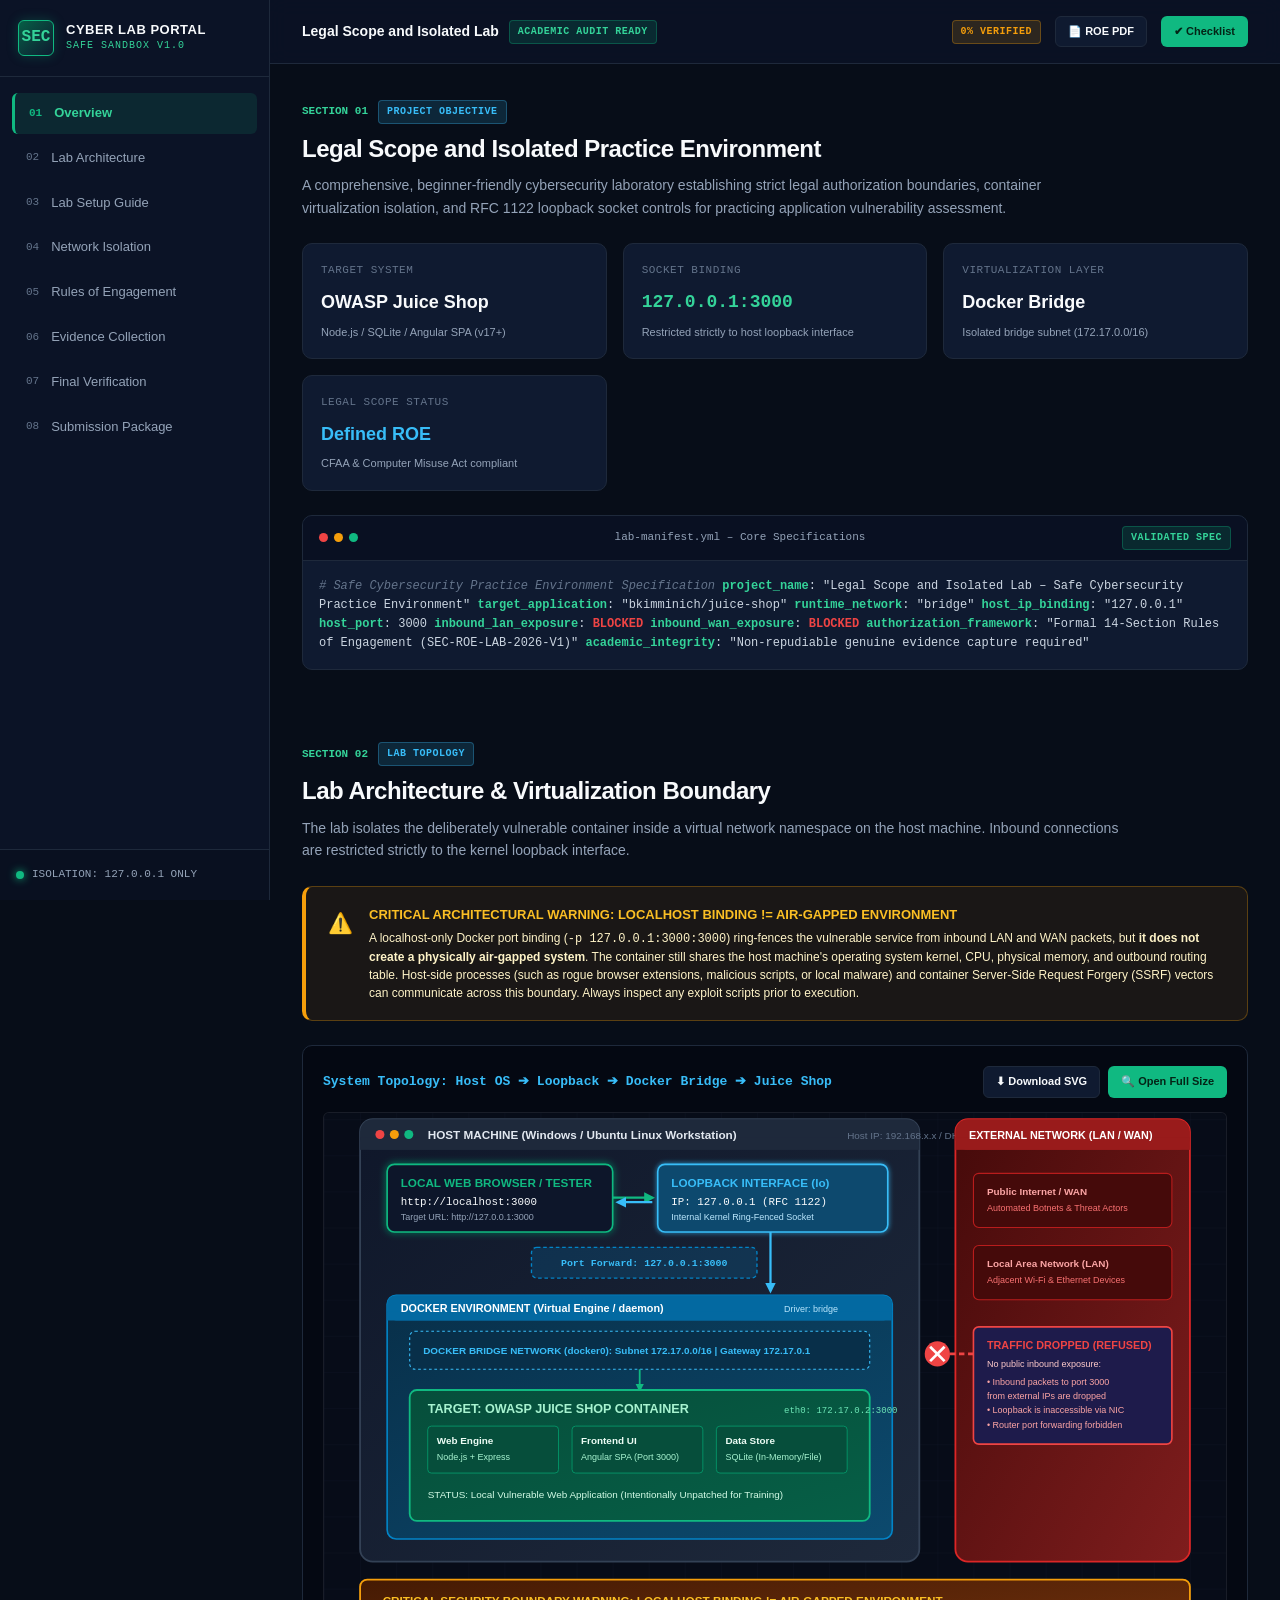
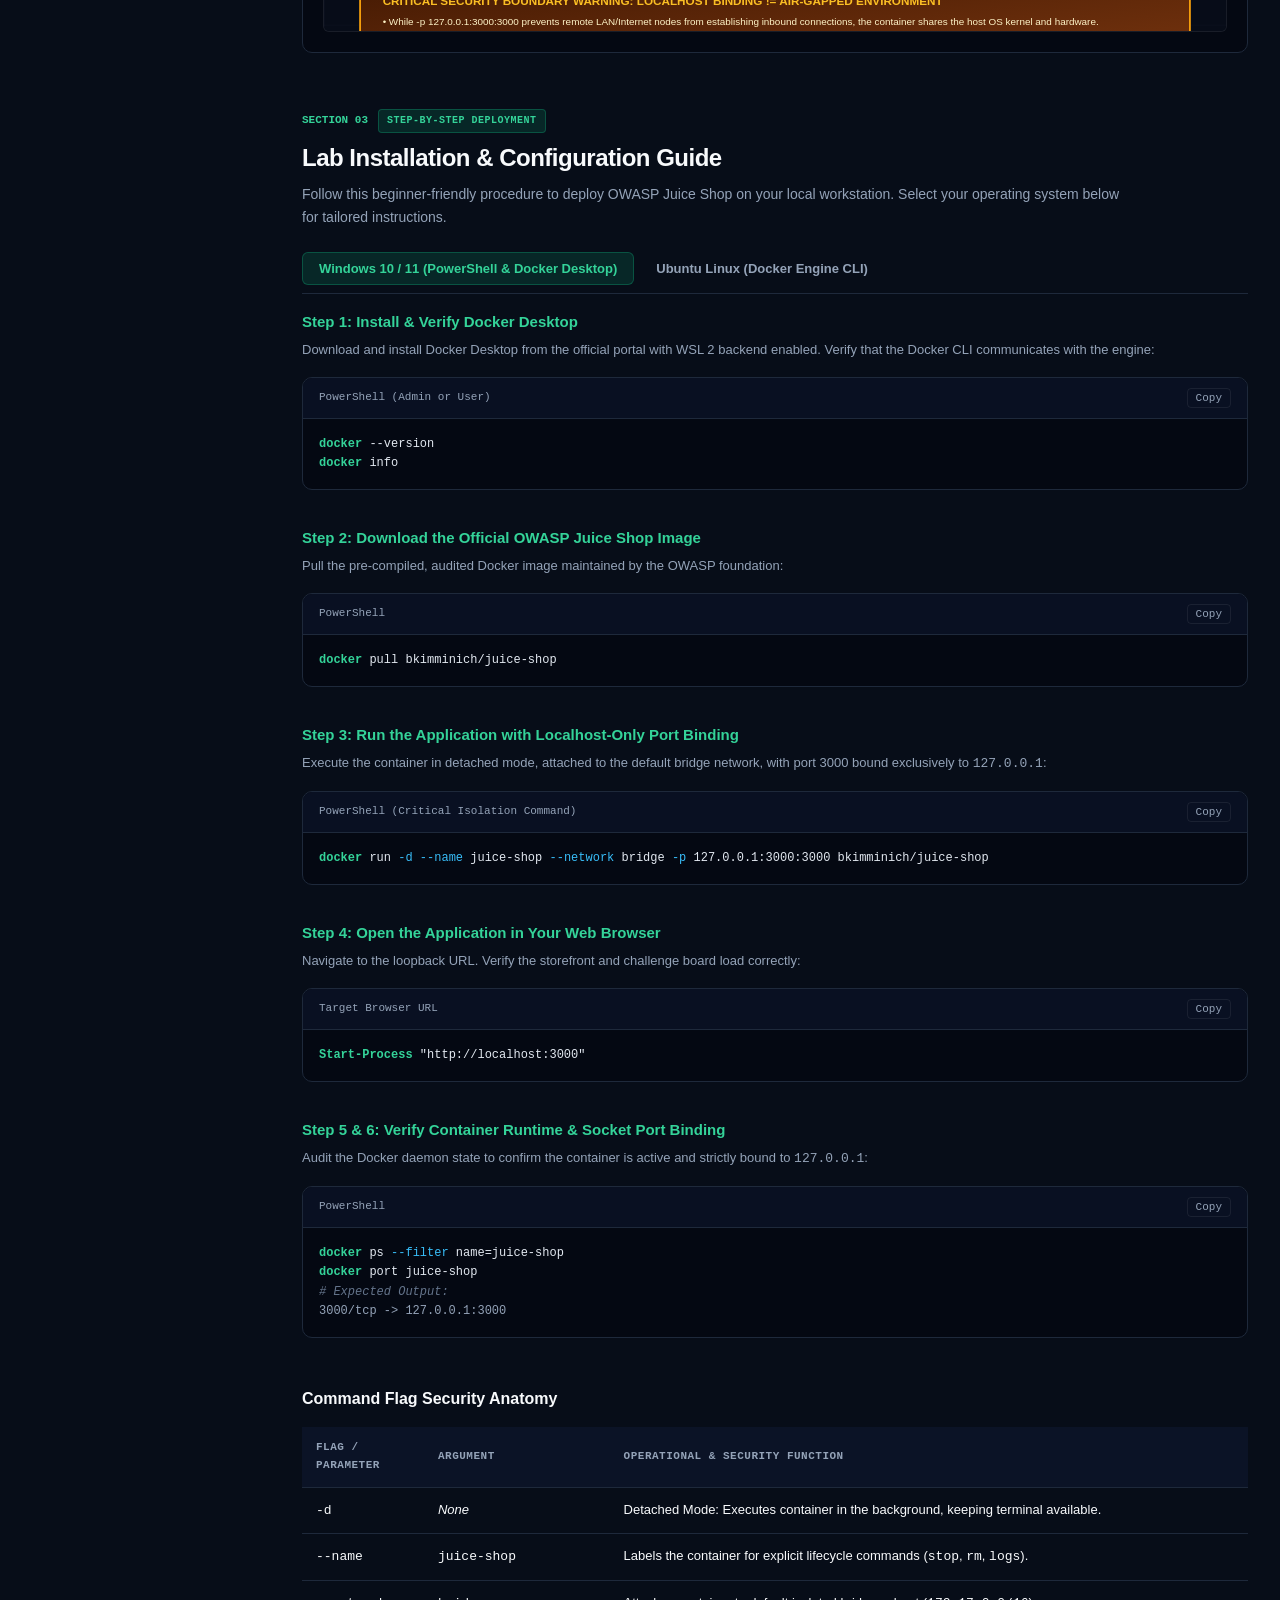
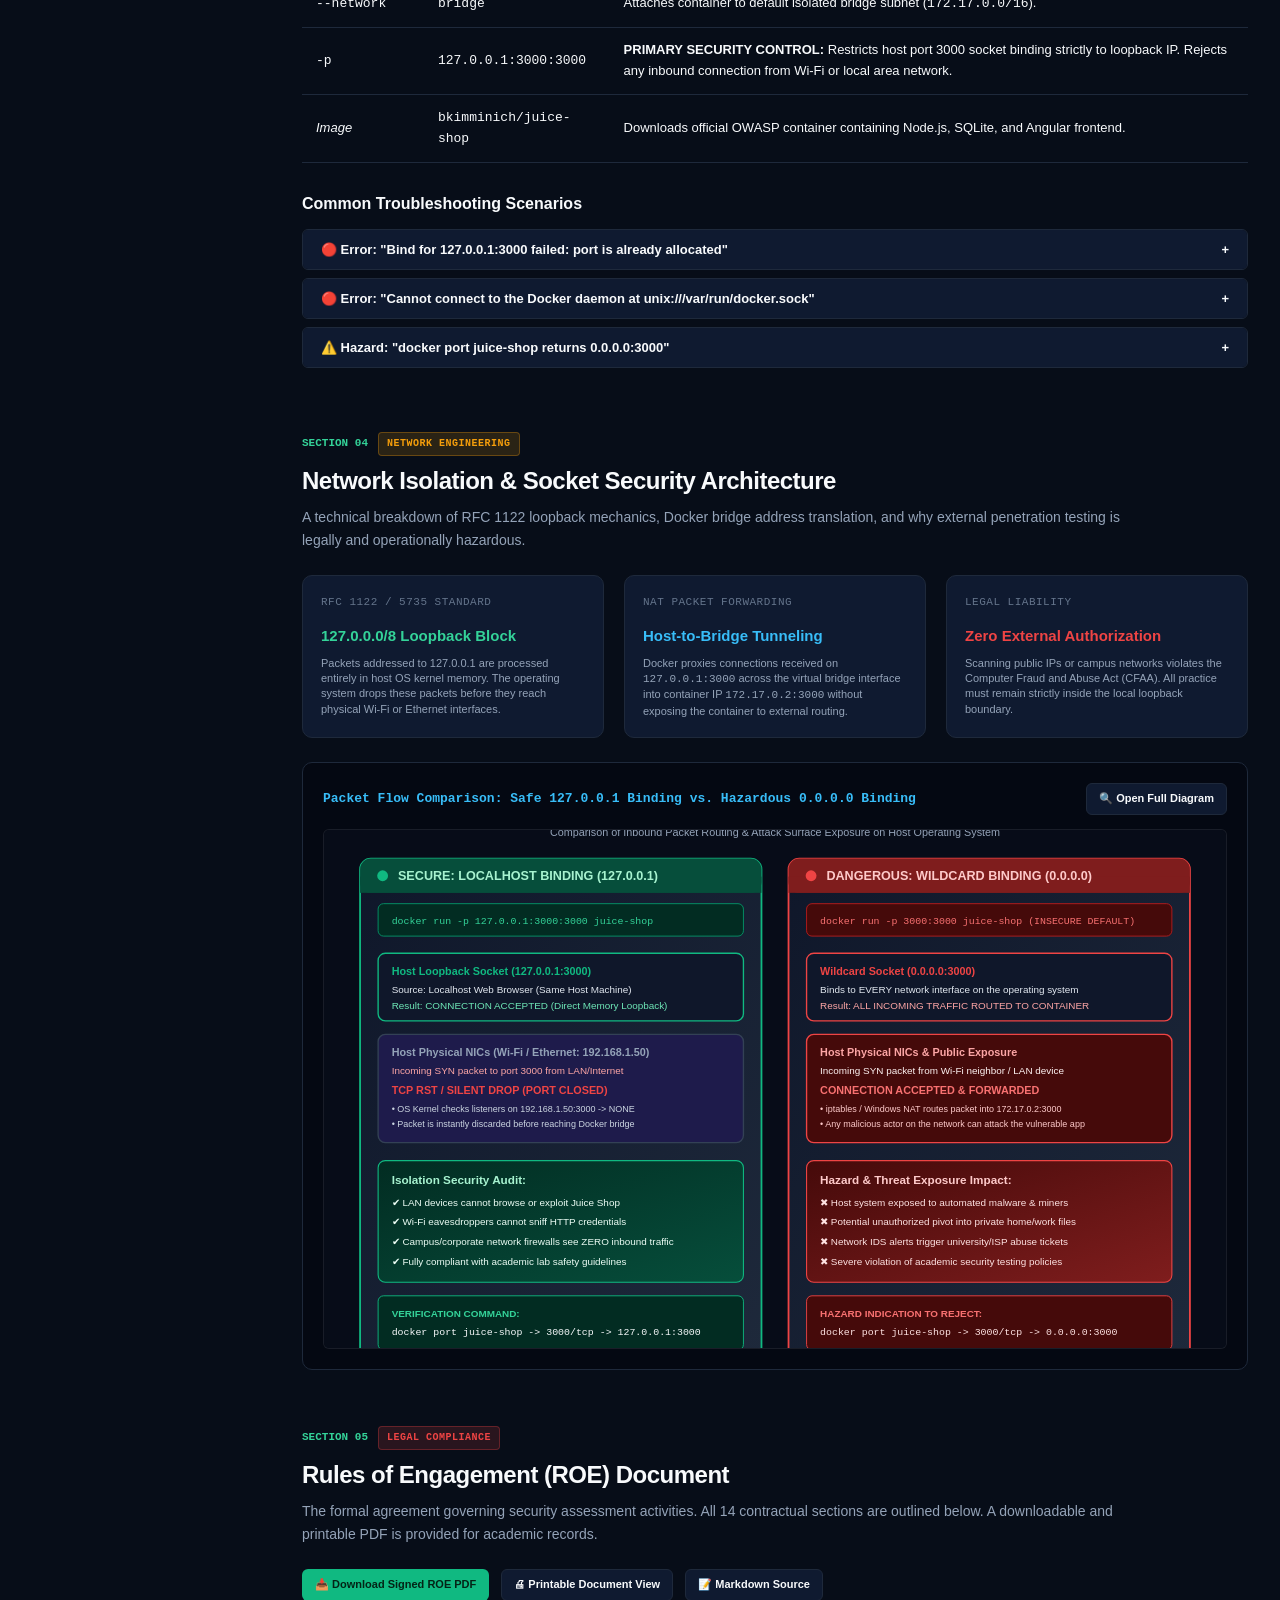
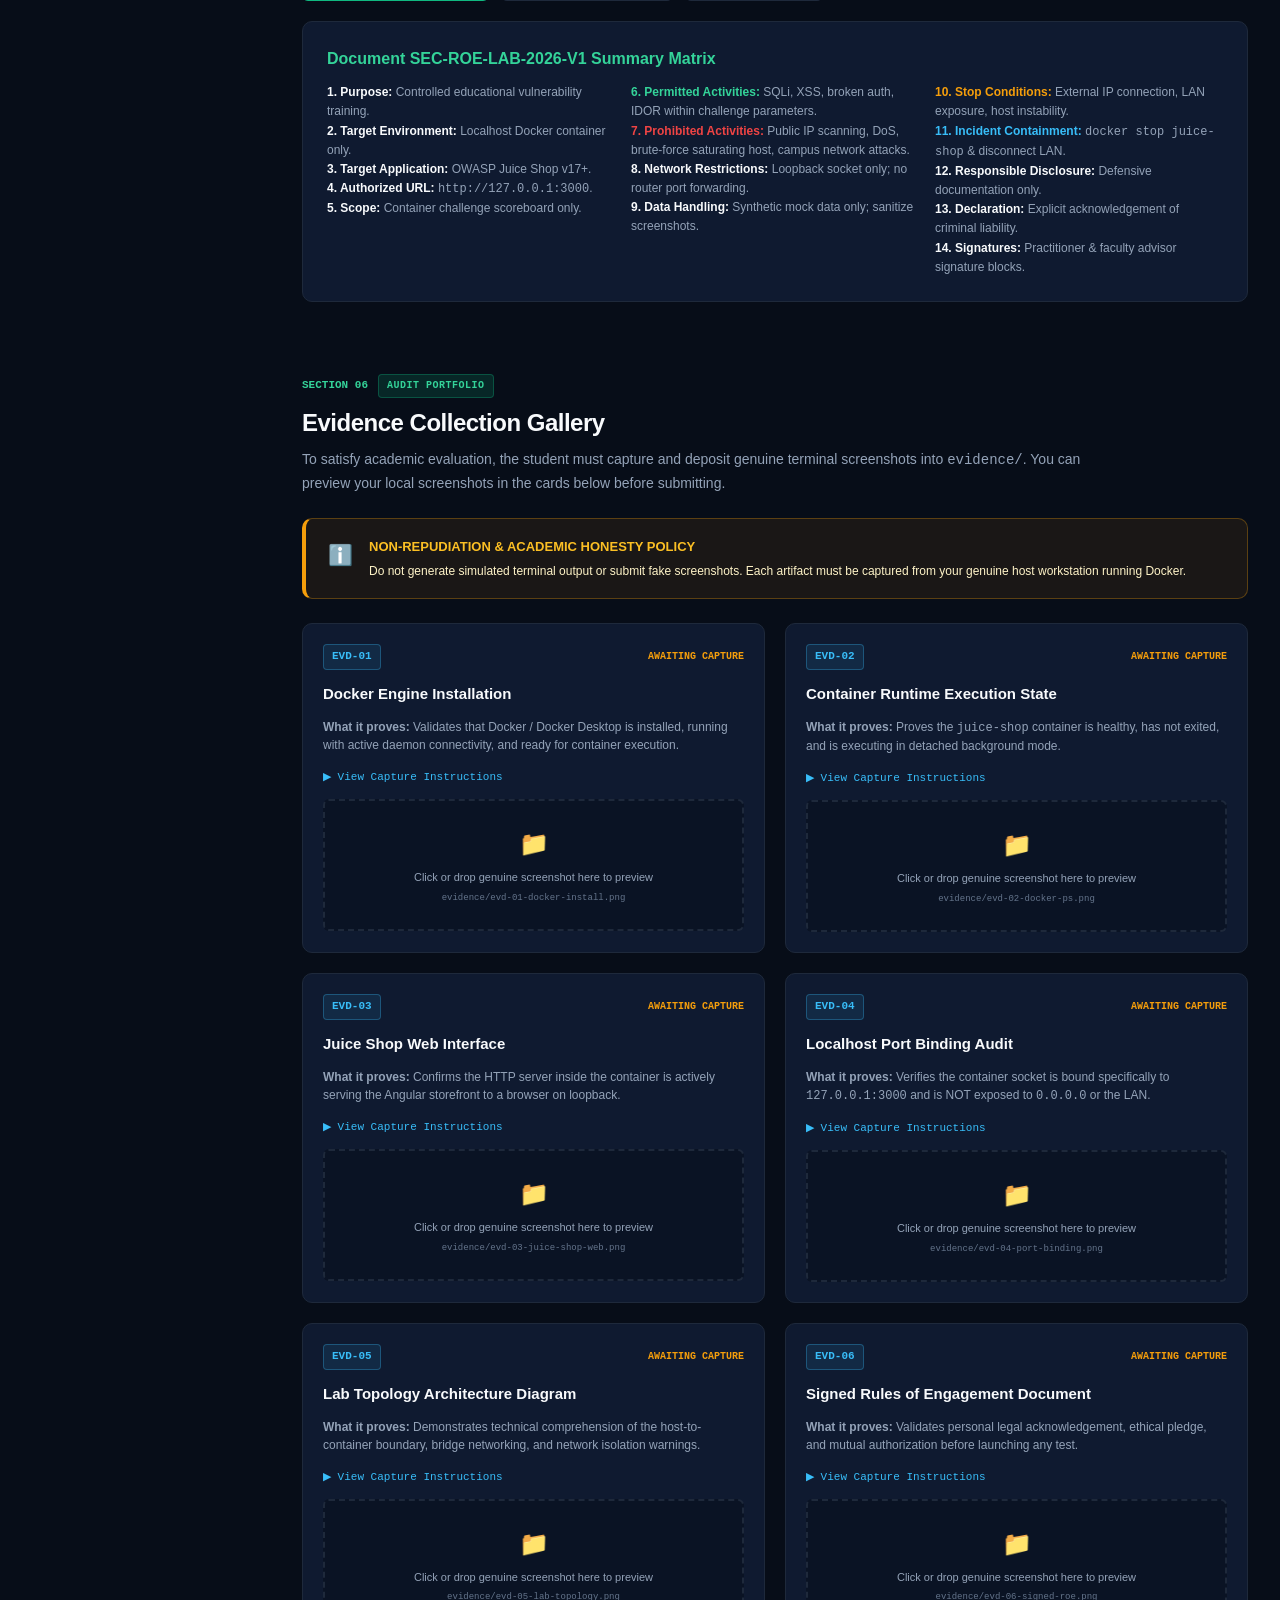
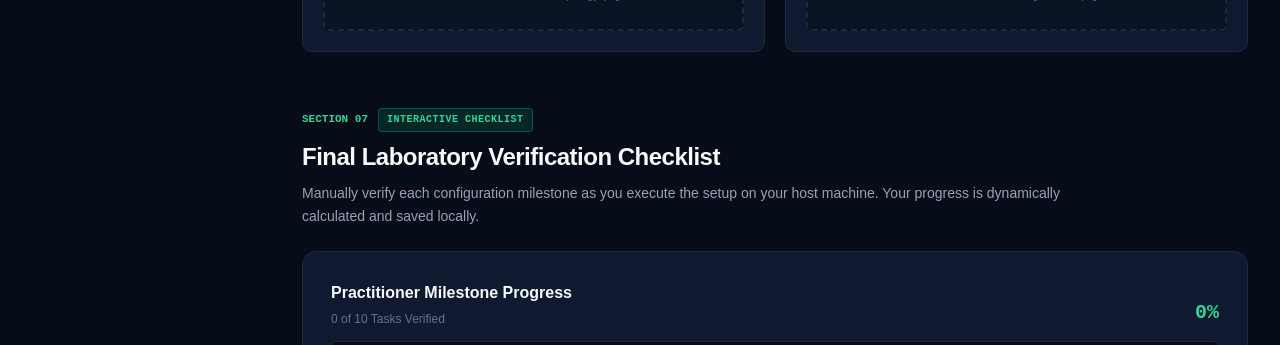
==== index.html @ f1fb041b "feat: complete legal scope and isolated cybersecurity practice lab" ====
<!DOCTYPE html>
<html lang="en">
<head>
  <meta charset="UTF-8">
  <meta http-equiv="refresh" content="0; url=legal-scope-isolated-security-lab/index.html">
  <title>Legal Scope and Isolated Lab</title>
</head>
<body style="background-color: #070d18; color: #f8fafc; font-family: sans-serif; display: flex; align-items: center; justify-content: center; height: 100vh; margin: 0;">
  <div style="text-align: center;">
    <h2>Legal Scope and Isolated Lab – Safe Cybersecurity Practice Environment</h2>
    <p>Redirecting to laboratory portal...</p>
    <p><a href="legal-scope-isolated-security-lab/index.html" style="color: #10b981;">Click here if not redirected automatically</a></p>
  </div>
</body>
</html>
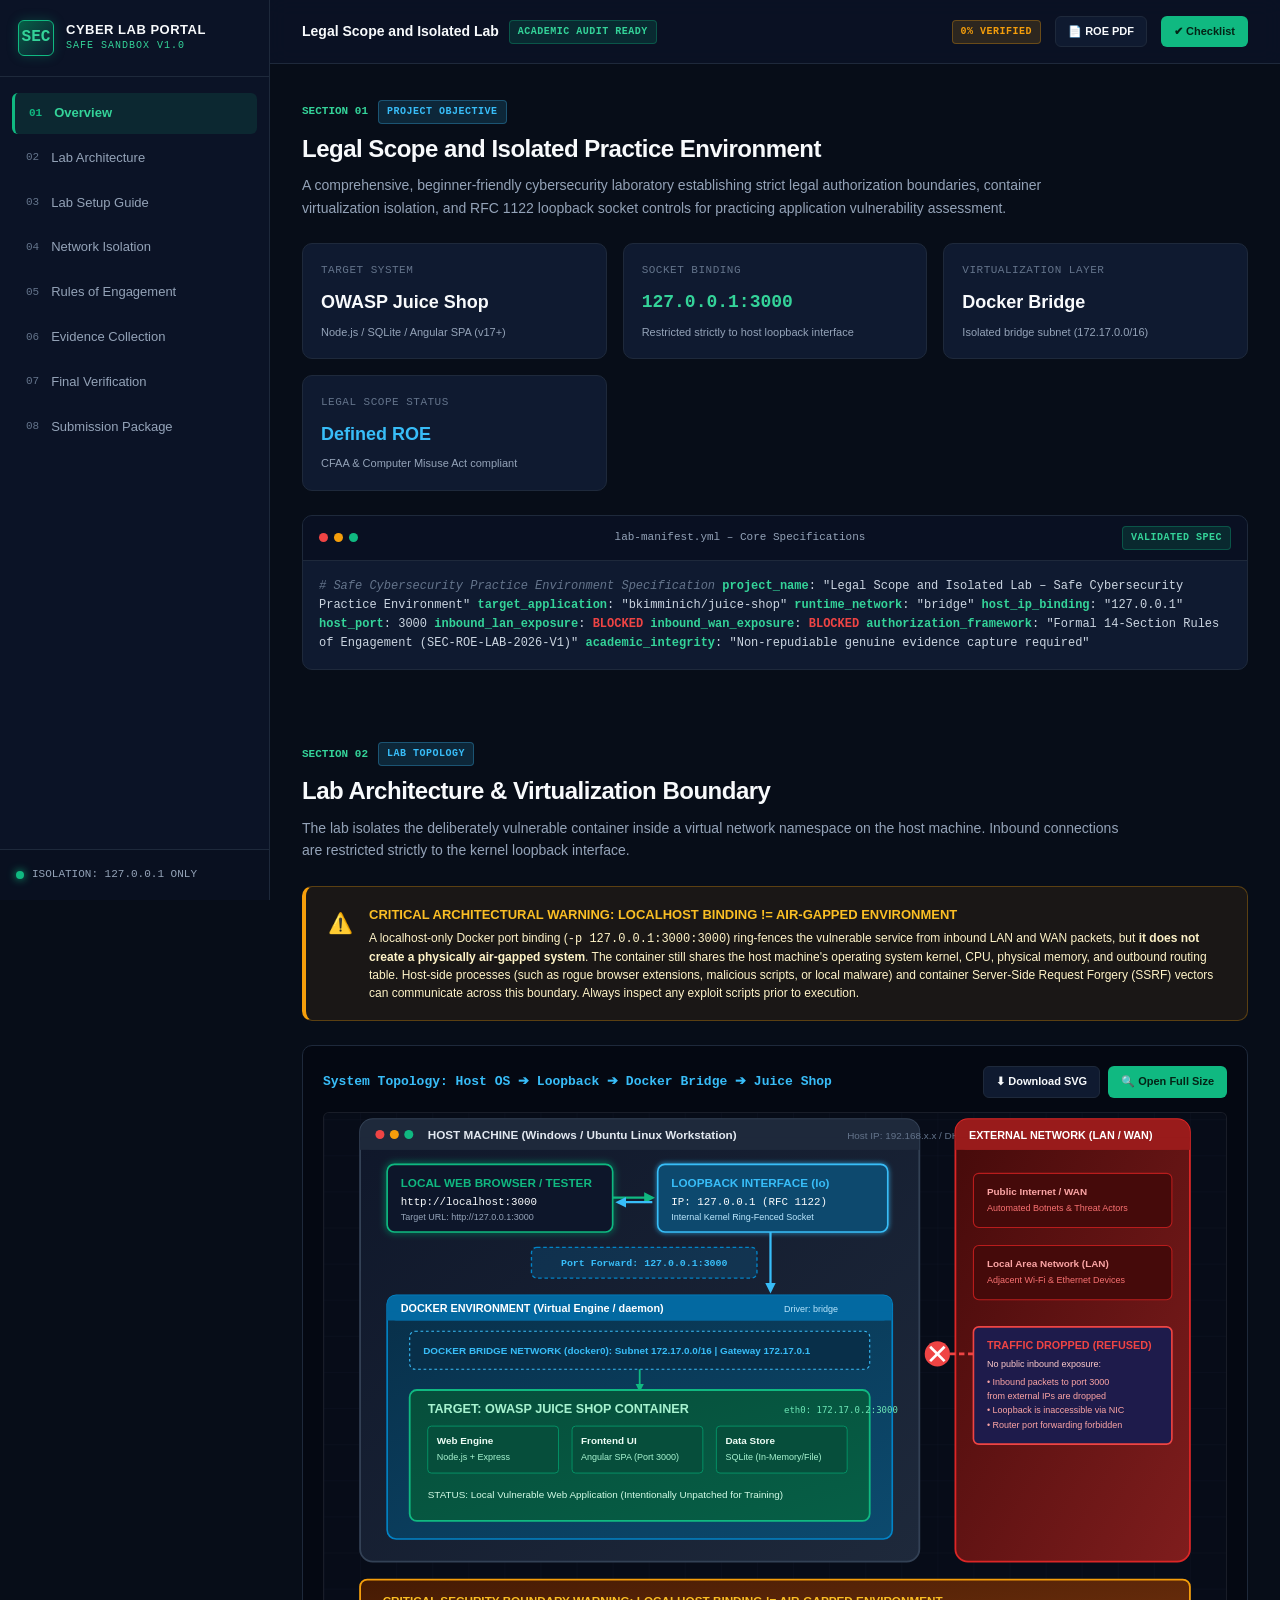
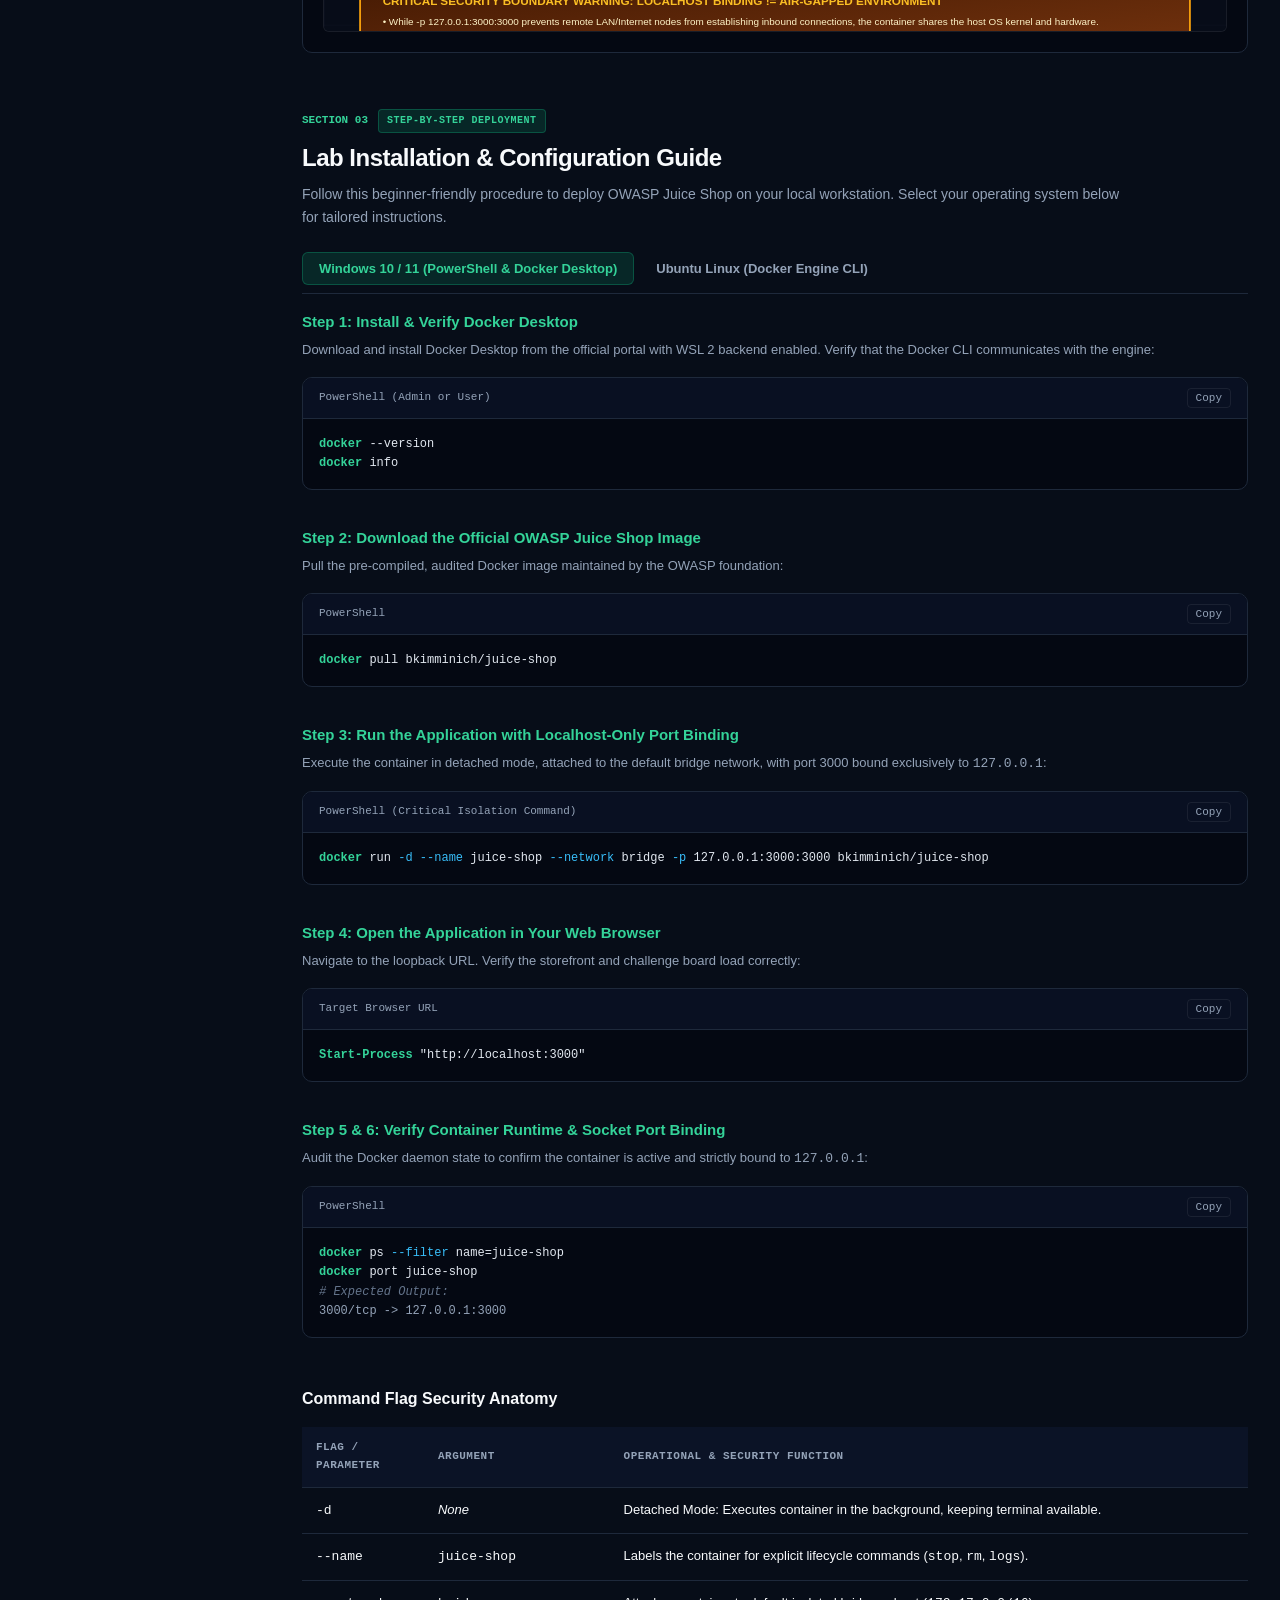
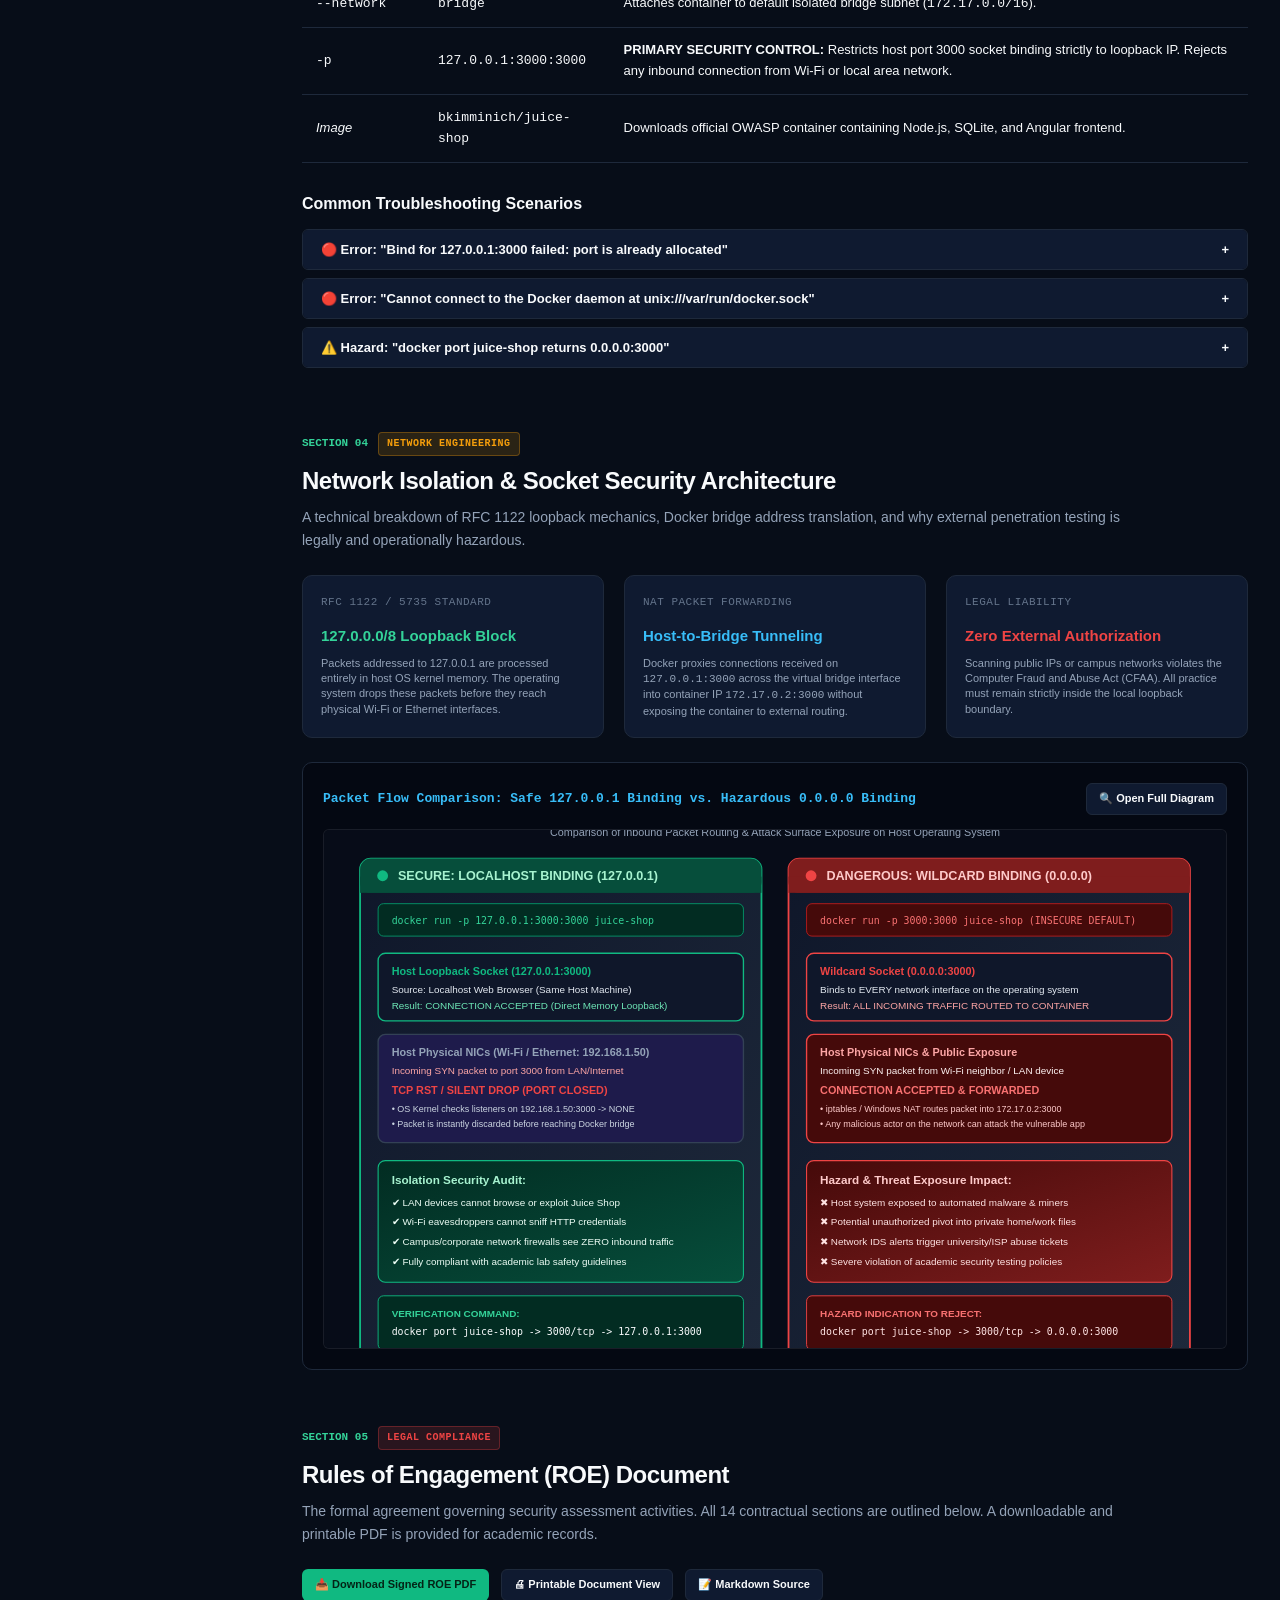
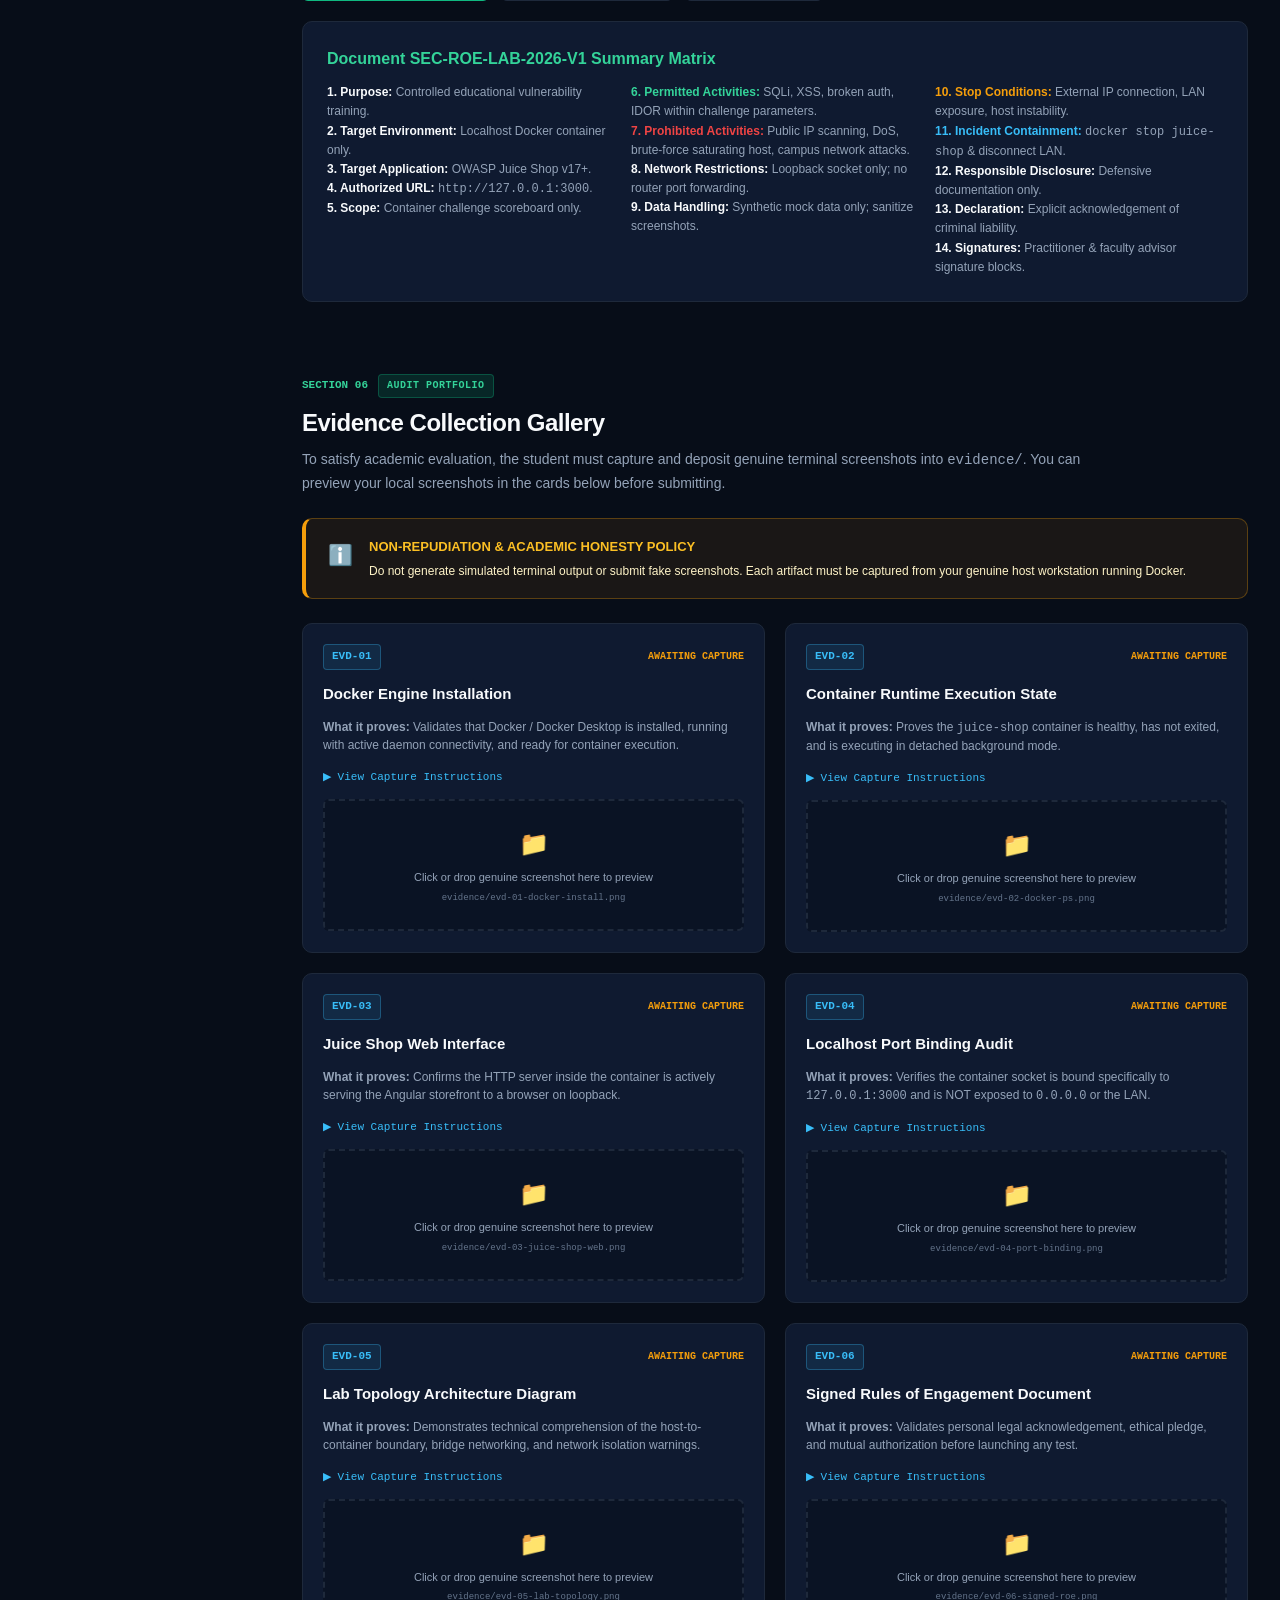
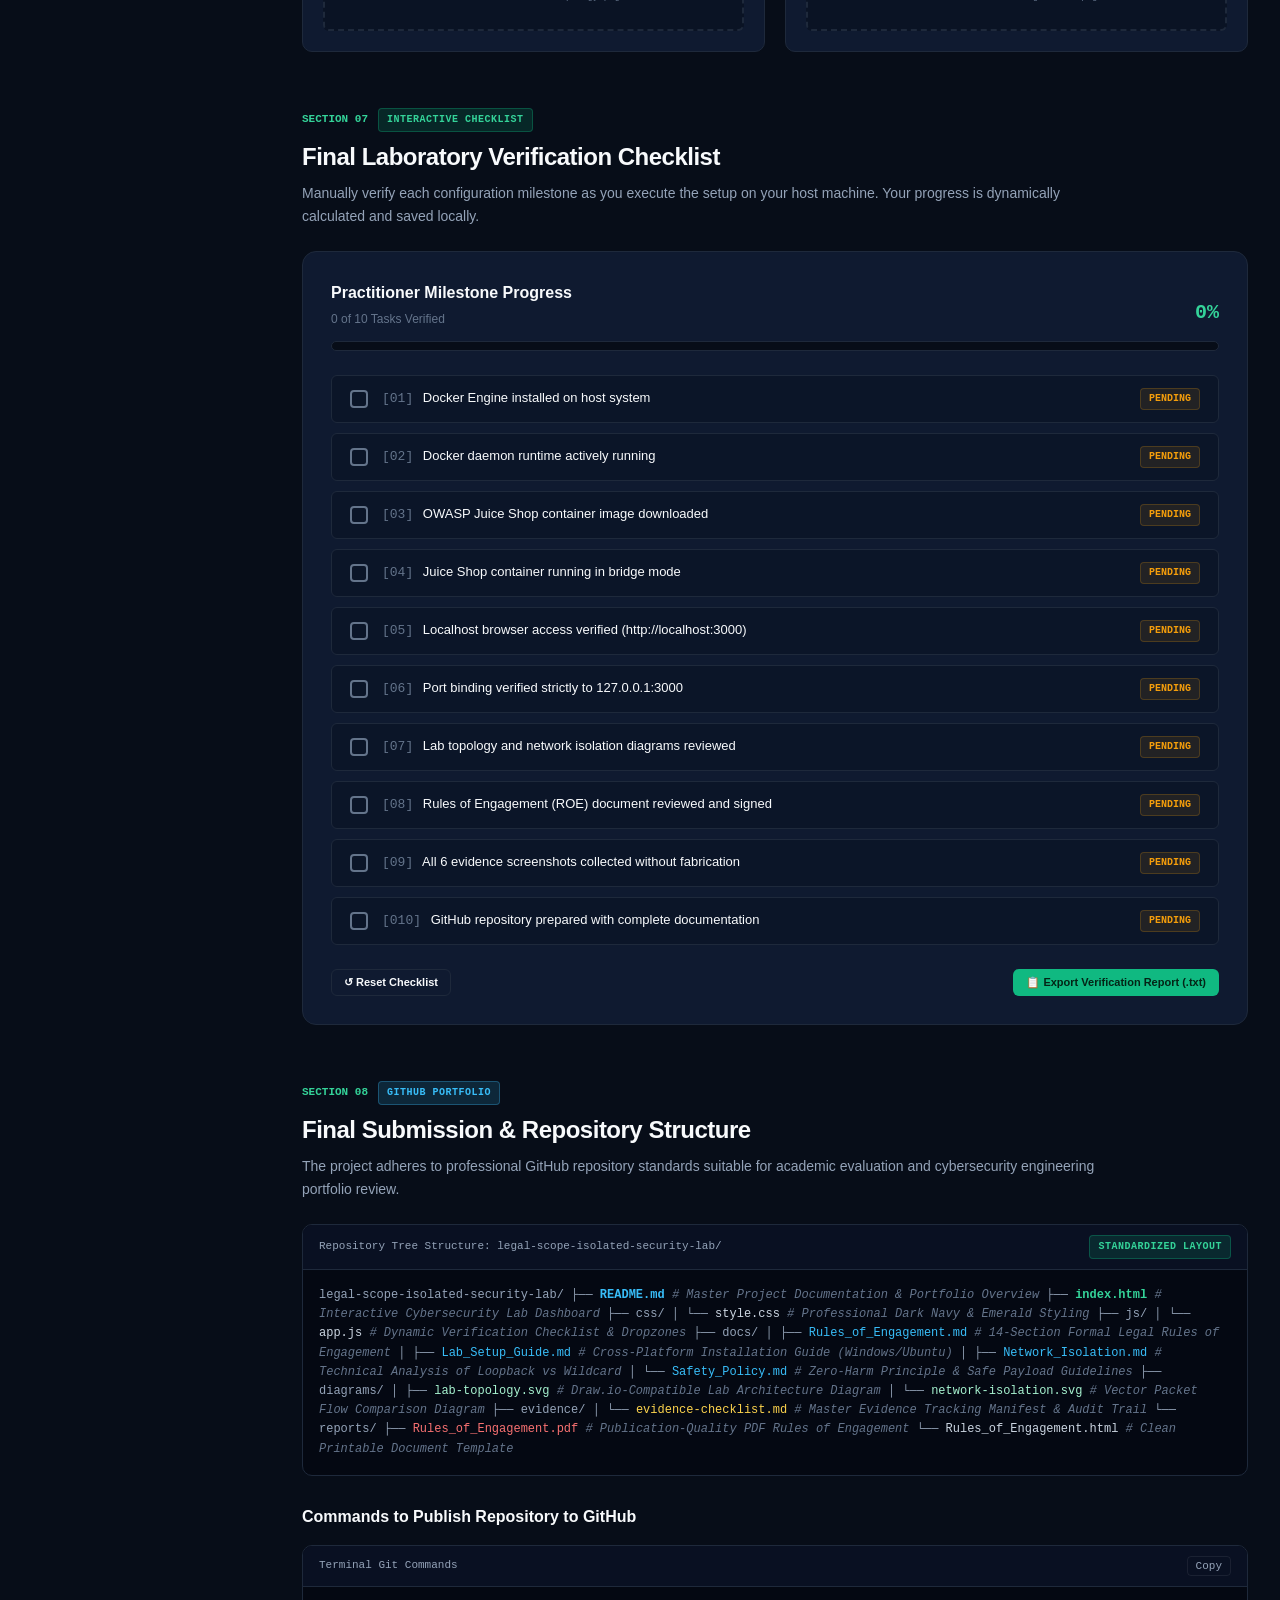
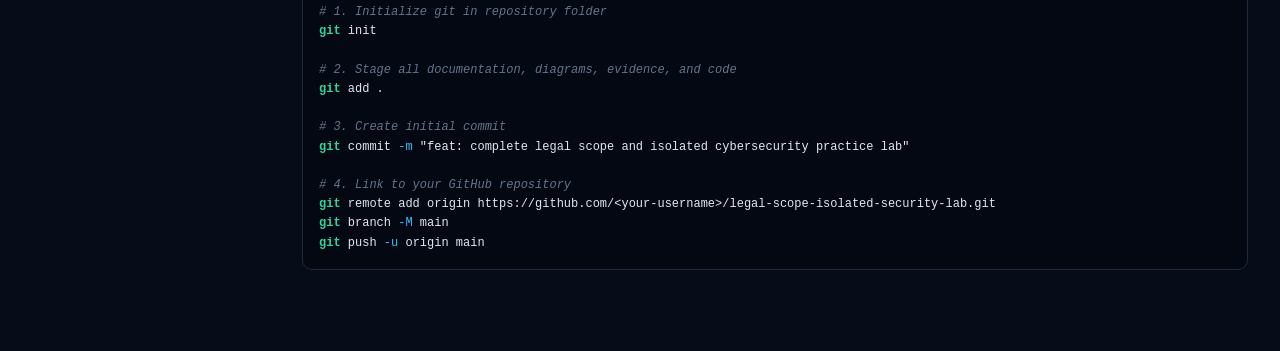
==== commit 170077b7: "ci: add GitHub Pages deployment workflow and root assets" ====
--- a/index.html
+++ b/index.html
@@ -2,15 +2,830 @@
 <html lang="en">
 <head>
   <meta charset="UTF-8">
-  <meta http-equiv="refresh" content="0; url=legal-scope-isolated-security-lab/index.html">
-  <title>Legal Scope and Isolated Lab</title>
+  <meta name="viewport" content="width=device-width, initial-scale=1.0">
+  <title>Legal Scope and Isolated Lab – Safe Cybersecurity Practice Environment</title>
+  <meta name="description" content="Professional laboratory documentation and verification platform for isolated application security training using OWASP Juice Shop and Docker.">
+  <link rel="stylesheet" href="css/style.css">
+  <link rel="icon" href="data:image/svg+xml,<svg xmlns='http://www.w3.org/2000/svg' viewBox='0 0 24 24' fill='%2310b981'><path d='M12 1L3 5v6c0 5.55 3.84 10.74 9 12 5.16-1.26 9-6.45 9-12V5l-9-4zm-2 16l-4-4 1.41-1.41L10 14.17l6.59-6.59L18 9l-8 8z'/></svg>">
 </head>
-<body style="background-color: #070d18; color: #f8fafc; font-family: sans-serif; display: flex; align-items: center; justify-content: center; height: 100vh; margin: 0;">
-  <div style="text-align: center;">
-    <h2>Legal Scope and Isolated Lab – Safe Cybersecurity Practice Environment</h2>
-    <p>Redirecting to laboratory portal...</p>
-    <p><a href="legal-scope-isolated-security-lab/index.html" style="color: #10b981;">Click here if not redirected automatically</a></p>
+<body>
+
+  <!-- ==================== SIDEBAR NAVIGATION ==================== -->
+  <aside class="sidebar">
+    <div class="sidebar-header">
+      <div class="logo-badge">SEC</div>
+      <div>
+        <div class="sidebar-title">CYBER LAB PORTAL</div>
+        <div class="sidebar-subtitle">SAFE SANDBOX v1.0</div>
+      </div>
+    </div>
+
+    <nav class="sidebar-nav">
+      <a href="#overview" class="nav-item active">
+        <span class="nav-num">01</span>
+        <span>Overview</span>
+      </a>
+      <a href="#architecture" class="nav-item">
+        <span class="nav-num">02</span>
+        <span>Lab Architecture</span>
+      </a>
+      <a href="#setup" class="nav-item">
+        <span class="nav-num">03</span>
+        <span>Lab Setup Guide</span>
+      </a>
+      <a href="#isolation" class="nav-item">
+        <span class="nav-num">04</span>
+        <span>Network Isolation</span>
+      </a>
+      <a href="#roe" class="nav-item">
+        <span class="nav-num">05</span>
+        <span>Rules of Engagement</span>
+      </a>
+      <a href="#evidence" class="nav-item">
+        <span class="nav-num">06</span>
+        <span>Evidence Collection</span>
+      </a>
+      <a href="#verification" class="nav-item">
+        <span class="nav-num">07</span>
+        <span>Final Verification</span>
+      </a>
+      <a href="#submission" class="nav-item">
+        <span class="nav-num">08</span>
+        <span>Submission Package</span>
+      </a>
+    </nav>
+
+    <div class="sidebar-footer">
+      <div class="status-indicator">
+        <div class="status-dot"></div>
+        <span>ISOLATION: 127.0.0.1 ONLY</span>
+      </div>
+    </div>
+  </aside>
+
+  <!-- ==================== MAIN CONTENT AREA ==================== -->
+  <div class="main-content">
+    
+    <!-- TOP STICKY BAR -->
+    <header class="top-bar">
+      <div class="top-bar-title">
+        <button id="mobile-menu-toggle" class="mobile-menu-btn" aria-label="Toggle Menu">☰</button>
+        <span>Legal Scope and Isolated Lab</span>
+        <span class="badge-tag badge-secure">ACADEMIC AUDIT READY</span>
+      </div>
+      <div class="top-bar-actions">
+        <span id="top-bar-verify-badge" class="badge-tag badge-warning">0% VERIFIED</span>
+        <a href="reports/Rules_of_Engagement.pdf" target="_blank" class="btn-sm btn-secondary">
+          <span>📄 ROE PDF</span>
+        </a>
+        <a href="#verification" class="btn-sm btn-primary">
+          <span>✔ Checklist</span>
+        </a>
+      </div>
+    </header>
+
+    <!-- CONTENT WRAPPER -->
+    <main class="content-container">
+
+      <!-- ==================== 1. OVERVIEW ==================== -->
+      <section id="overview" class="section-block">
+        <div class="section-header">
+          <div class="section-meta">
+            <span class="section-id">SECTION 01</span>
+            <span class="badge-tag badge-info">PROJECT OBJECTIVE</span>
+          </div>
+          <h1 class="section-title">Legal Scope and Isolated Practice Environment</h1>
+          <p class="section-desc">
+            A comprehensive, beginner-friendly cybersecurity laboratory establishing strict legal authorization boundaries, container virtualization isolation, and RFC 1122 loopback socket controls for practicing application vulnerability assessment.
+          </p>
+        </div>
+
+        <!-- METRICS CARDS -->
+        <div class="metrics-grid">
+          <div class="metric-card">
+            <div class="metric-label">Target System</div>
+            <div class="metric-value">OWASP Juice Shop</div>
+            <div class="metric-desc">Node.js / SQLite / Angular SPA (v17+)</div>
+          </div>
+          <div class="metric-card">
+            <div class="metric-label">Socket Binding</div>
+            <div class="metric-value" style="color: var(--emerald-light); font-family: var(--font-mono);">127.0.0.1:3000</div>
+            <div class="metric-desc">Restricted strictly to host loopback interface</div>
+          </div>
+          <div class="metric-card">
+            <div class="metric-label">Virtualization Layer</div>
+            <div class="metric-value">Docker Bridge</div>
+            <div class="metric-desc">Isolated bridge subnet (172.17.0.0/16)</div>
+          </div>
+          <div class="metric-card">
+            <div class="metric-label">Legal Scope Status</div>
+            <div class="metric-value" style="color: var(--cyan);">Defined ROE</div>
+            <div class="metric-desc">CFAA &amp; Computer Misuse Act compliant</div>
+          </div>
+        </div>
+
+        <!-- EXECUTIVE SUMMARY CONTENT -->
+        <div class="code-window" style="background-color: var(--bg-card); border-color: var(--border-color);">
+          <div class="code-header">
+            <div class="code-dots">
+              <span class="code-dot code-dot-red"></span>
+              <span class="code-dot code-dot-yellow"></span>
+              <span class="code-dot code-dot-green"></span>
+            </div>
+            <div class="code-title">lab-manifest.yml – Core Specifications</div>
+            <span class="badge-tag badge-secure">VALIDATED SPEC</span>
+          </div>
+          <div class="code-body" style="color: #cbd5e1;">
+<span class="comment"># Safe Cybersecurity Practice Environment Specification</span>
+<span class="cmd">project_name</span>: "Legal Scope and Isolated Lab – Safe Cybersecurity Practice Environment"
+<span class="cmd">target_application</span>: "bkimminich/juice-shop"
+<span class="cmd">runtime_network</span>: "bridge"
+<span class="cmd">host_ip_binding</span>: "127.0.0.1"
+<span class="cmd">host_port</span>: 3000
+<span class="cmd">inbound_lan_exposure</span>: <span style="color: #ef4444; font-weight: bold;">BLOCKED</span>
+<span class="cmd">inbound_wan_exposure</span>: <span style="color: #ef4444; font-weight: bold;">BLOCKED</span>
+<span class="cmd">authorization_framework</span>: "Formal 14-Section Rules of Engagement (SEC-ROE-LAB-2026-V1)"
+<span class="cmd">academic_integrity</span>: "Non-repudiable genuine evidence capture required"
+          </div>
+        </div>
+      </section>
+
+      <!-- ==================== 2. LAB ARCHITECTURE ==================== -->
+      <section id="architecture" class="section-block">
+        <div class="section-header">
+          <div class="section-meta">
+            <span class="section-id">SECTION 02</span>
+            <span class="badge-tag badge-info">LAB TOPOLOGY</span>
+          </div>
+          <h2 class="section-title">Lab Architecture &amp; Virtualization Boundary</h2>
+          <p class="section-desc">
+            The lab isolates the deliberately vulnerable container inside a virtual network namespace on the host machine. Inbound connections are restricted strictly to the kernel loopback interface.
+          </p>
+        </div>
+
+        <!-- ARCHITECTURE WARNING CALLOUT -->
+        <div class="alert-card alert-warning">
+          <div class="alert-icon">⚠️</div>
+          <div>
+            <div class="alert-title">CRITICAL ARCHITECTURAL WARNING: LOCALHOST BINDING != AIR-GAPPED ENVIRONMENT</div>
+            <div class="alert-desc">
+              A localhost-only Docker port binding (<code>-p 127.0.0.1:3000:3000</code>) ring-fences the vulnerable service from inbound LAN and WAN packets, but <strong>it does not create a physically air-gapped system</strong>. The container still shares the host machine's operating system kernel, CPU, physical memory, and outbound routing table. Host-side processes (such as rogue browser extensions, malicious scripts, or local malware) and container Server-Side Request Forgery (SSRF) vectors can communicate across this boundary. Always inspect any exploit scripts prior to execution.
+            </div>
+          </div>
+        </div>
+
+        <!-- DIAGRAM DISPLAY CARD -->
+        <div class="diagram-wrapper">
+          <div class="diagram-toolbar">
+            <div class="diagram-title">System Topology: Host OS ➔ Loopback ➔ Docker Bridge ➔ Juice Shop</div>
+            <div style="display: flex; gap: 8px;">
+              <a href="diagrams/lab-topology.svg" download="lab-topology.svg" class="btn-sm btn-secondary">
+                <span>⬇ Download SVG</span>
+              </a>
+              <a href="diagrams/lab-topology.svg" target="_blank" class="btn-sm btn-primary">
+                <span>🔍 Open Full Size</span>
+              </a>
+            </div>
+          </div>
+          <div class="diagram-image-container">
+            <img src="diagrams/lab-topology.svg" alt="Lab Architecture Topology Diagram" loading="lazy">
+          </div>
+        </div>
+      </section>
+
+      <!-- ==================== 3. LAB SETUP GUIDE ==================== -->
+      <section id="setup" class="section-block">
+        <div class="section-header">
+          <div class="section-meta">
+            <span class="section-id">SECTION 03</span>
+            <span class="badge-tag badge-secure">STEP-BY-STEP DEPLOYMENT</span>
+          </div>
+          <h2 class="section-title">Lab Installation &amp; Configuration Guide</h2>
+          <p class="section-desc">
+            Follow this beginner-friendly procedure to deploy OWASP Juice Shop on your local workstation. Select your operating system below for tailored instructions.
+          </p>
+        </div>
+
+        <!-- OS SWITCHER TABS -->
+        <div class="tab-container">
+          <div class="tab-nav">
+            <button class="tab-btn active" data-tab="tab-windows">Windows 10 / 11 (PowerShell &amp; Docker Desktop)</button>
+            <button class="tab-btn" data-tab="tab-ubuntu">Ubuntu Linux (Docker Engine CLI)</button>
+          </div>
+
+          <!-- WINDOWS TAB -->
+          <div id="tab-windows" class="tab-pane active">
+            <div style="display: flex; flex-direction: column; gap: 20px;">
+              
+              <!-- STEP 1 -->
+              <div>
+                <h3 style="font-size: 15px; font-weight: 700; color: var(--emerald-light); margin-bottom: 6px;">
+                  Step 1: Install &amp; Verify Docker Desktop
+                </h3>
+                <p style="font-size: 13px; color: var(--text-secondary); margin-bottom: 8px;">
+                  Download and install Docker Desktop from the official portal with WSL 2 backend enabled. Verify that the Docker CLI communicates with the engine:
+                </p>
+                <div class="code-window">
+                  <div class="code-header">
+                    <span class="code-title">PowerShell (Admin or User)</span>
+                    <button class="code-copy-btn">Copy</button>
+                  </div>
+                  <div class="code-body">
+                    <span class="cmd">docker</span> --version<br>
+                    <span class="cmd">docker</span> info
+                  </div>
+                </div>
+              </div>
+
+              <!-- STEP 2 -->
+              <div>
+                <h3 style="font-size: 15px; font-weight: 700; color: var(--emerald-light); margin-bottom: 6px;">
+                  Step 2: Download the Official OWASP Juice Shop Image
+                </h3>
+                <p style="font-size: 13px; color: var(--text-secondary); margin-bottom: 8px;">
+                  Pull the pre-compiled, audited Docker image maintained by the OWASP foundation:
+                </p>
+                <div class="code-window">
+                  <div class="code-header">
+                    <span class="code-title">PowerShell</span>
+                    <button class="code-copy-btn">Copy</button>
+                  </div>
+                  <div class="code-body">
+                    <span class="cmd">docker</span> pull bkimminich/juice-shop
+                  </div>
+                </div>
+              </div>
+
+              <!-- STEP 3 -->
+              <div>
+                <h3 style="font-size: 15px; font-weight: 700; color: var(--emerald-light); margin-bottom: 6px;">
+                  Step 3: Run the Application with Localhost-Only Port Binding
+                </h3>
+                <p style="font-size: 13px; color: var(--text-secondary); margin-bottom: 8px;">
+                  Execute the container in detached mode, attached to the default bridge network, with port 3000 bound exclusively to <code>127.0.0.1</code>:
+                </p>
+                <div class="code-window">
+                  <div class="code-header">
+                    <span class="code-title">PowerShell (Critical Isolation Command)</span>
+                    <button class="code-copy-btn">Copy</button>
+                  </div>
+                  <div class="code-body">
+                    <span class="cmd">docker</span> run <span class="flag">-d</span> <span class="flag">--name</span> juice-shop <span class="flag">--network</span> bridge <span class="flag">-p</span> 127.0.0.1:3000:3000 bkimminich/juice-shop
+                  </div>
+                </div>
+              </div>
+
+              <!-- STEP 4 -->
+              <div>
+                <h3 style="font-size: 15px; font-weight: 700; color: var(--emerald-light); margin-bottom: 6px;">
+                  Step 4: Open the Application in Your Web Browser
+                </h3>
+                <p style="font-size: 13px; color: var(--text-secondary); margin-bottom: 8px;">
+                  Navigate to the loopback URL. Verify the storefront and challenge board load correctly:
+                </p>
+                <div class="code-window">
+                  <div class="code-header">
+                    <span class="code-title">Target Browser URL</span>
+                    <button class="code-copy-btn">Copy</button>
+                  </div>
+                  <div class="code-body">
+                    <span class="cmd">Start-Process</span> "http://localhost:3000"
+                  </div>
+                </div>
+              </div>
+
+              <!-- STEP 5 & 6 -->
+              <div>
+                <h3 style="font-size: 15px; font-weight: 700; color: var(--emerald-light); margin-bottom: 6px;">
+                  Step 5 &amp; 6: Verify Container Runtime &amp; Socket Port Binding
+                </h3>
+                <p style="font-size: 13px; color: var(--text-secondary); margin-bottom: 8px;">
+                  Audit the Docker daemon state to confirm the container is active and strictly bound to <code>127.0.0.1</code>:
+                </p>
+                <div class="code-window">
+                  <div class="code-header">
+                    <span class="code-title">PowerShell</span>
+                    <button class="code-copy-btn">Copy</button>
+                  </div>
+                  <div class="code-body">
+                    <span class="cmd">docker</span> ps <span class="flag">--filter</span> name=juice-shop<br>
+                    <span class="cmd">docker</span> port juice-shop<br>
+                    <span class="comment"># Expected Output:</span><br>
+                    <span class="output">3000/tcp -> 127.0.0.1:3000</span>
+                  </div>
+                </div>
+              </div>
+
+            </div>
+          </div>
+
+          <!-- UBUNTU TAB -->
+          <div id="tab-ubuntu" class="tab-pane">
+            <div style="display: flex; flex-direction: column; gap: 20px;">
+              <div>
+                <h3 style="font-size: 15px; font-weight: 700; color: var(--emerald-light); margin-bottom: 6px;">
+                  Ubuntu Linux (22.04 / 24.04 LTS) Docker Engine Setup
+                </h3>
+                <div class="code-window">
+                  <div class="code-header">
+                    <span class="code-title">Bash Terminal</span>
+                    <button class="code-copy-btn">Copy</button>
+                  </div>
+                  <div class="code-body">
+                    <span class="comment"># 1. Update packages and install Docker CE</span><br>
+                    <span class="cmd">sudo</span> apt update &amp;&amp; <span class="cmd">sudo</span> apt install -y docker.io<br>
+                    <span class="cmd">sudo</span> systemctl enable --now docker<br><br>
+                    <span class="comment"># 2. Pull official image</span><br>
+                    <span class="cmd">docker</span> pull bkimminich/juice-shop<br><br>
+                    <span class="comment"># 3. Run with strict localhost isolation</span><br>
+                    <span class="cmd">docker</span> run <span class="flag">-d</span> <span class="flag">--name</span> juice-shop <span class="flag">--network</span> bridge <span class="flag">-p</span> 127.0.0.1:3000:3000 bkimminich/juice-shop<br><br>
+                    <span class="comment"># 4. Audit port binding</span><br>
+                    <span class="cmd">docker</span> port juice-shop<br>
+                    <span class="comment"># 5. Socket check</span><br>
+                    <span class="cmd">ss</span> -tulpn | grep 3000
+                  </div>
+                </div>
+              </div>
+            </div>
+          </div>
+        </div>
+
+        <!-- COMMAND FLAG EXPLANATIONS TABLE -->
+        <h3 style="font-size: 16px; font-weight: 700; color: var(--text-primary); margin-top: 32px; margin-bottom: 12px;">
+          Command Flag Security Anatomy
+        </h3>
+        <table class="custom-table">
+          <thead>
+            <tr>
+              <th>Flag / Parameter</th>
+              <th>Argument</th>
+              <th>Operational &amp; Security Function</th>
+            </tr>
+          </thead>
+          <tbody>
+            <tr>
+              <td><code>-d</code></td>
+              <td><em>None</em></td>
+              <td>Detached Mode: Executes container in the background, keeping terminal available.</td>
+            </tr>
+            <tr>
+              <td><code>--name</code></td>
+              <td><code>juice-shop</code></td>
+              <td>Labels the container for explicit lifecycle commands (<code>stop</code>, <code>rm</code>, <code>logs</code>).</td>
+            </tr>
+            <tr>
+              <td><code>--network</code></td>
+              <td><code>bridge</code></td>
+              <td>Attaches container to default isolated bridge subnet (<code>172.17.0.0/16</code>).</td>
+            </tr>
+            <tr>
+              <td><code>-p</code></td>
+              <td><code>127.0.0.1:3000:3000</code></td>
+              <td><strong>PRIMARY SECURITY CONTROL:</strong> Restricts host port 3000 socket binding strictly to loopback IP. Rejects any inbound connection from Wi-Fi or local area network.</td>
+            </tr>
+            <tr>
+              <td><em>Image</em></td>
+              <td><code>bkimminich/juice-shop</code></td>
+              <td>Downloads official OWASP container containing Node.js, SQLite, and Angular frontend.</td>
+            </tr>
+          </tbody>
+        </table>
+
+        <!-- TROUBLESHOOTING ACCORDION -->
+        <h3 style="font-size: 16px; font-weight: 700; color: var(--text-primary); margin-top: 28px; margin-bottom: 12px;">
+          Common Troubleshooting Scenarios
+        </h3>
+        <div class="accordion-item">
+          <button class="accordion-trigger">
+            <span>🔴 Error: "Bind for 127.0.0.1:3000 failed: port is already allocated"</span>
+            <span>+</span>
+          </button>
+          <div class="accordion-content">
+            Another service on your host machine is currently using port 3000. Identify the offending process in PowerShell with:
+            <code>Get-NetTCPConnection -LocalPort 3000</code> or in Linux with <code>sudo lsof -i :3000</code>. If an old Juice Shop container is already running, remove it with <code>docker rm -f juice-shop</code>.
+          </div>
+        </div>
+        <div class="accordion-item">
+          <button class="accordion-trigger">
+            <span>🔴 Error: "Cannot connect to the Docker daemon at unix:///var/run/docker.sock"</span>
+            <span>+</span>
+          </button>
+          <div class="accordion-content">
+            The Docker daemon background process is not active. On Windows, launch Docker Desktop and wait until the whale icon in the taskbar stays solid green. On Ubuntu, execute <code>sudo systemctl start docker</code>.
+          </div>
+        </div>
+        <div class="accordion-item">
+          <button class="accordion-trigger">
+            <span>⚠️ Hazard: "docker port juice-shop returns 0.0.0.0:3000"</span>
+            <span>+</span>
+          </button>
+          <div class="accordion-content">
+            <strong>CRITICAL SECURITY VIOLATION:</strong> You ran Docker with <code>-p 3000:3000</code> instead of <code>-p 127.0.0.1:3000:3000</code>. This exposes the vulnerable app to your entire local Wi-Fi network. Immediately run <code>docker rm -f juice-shop</code> and re-launch with the strict <code>127.0.0.1:</code> prefix.
+          </div>
+        </div>
+
+      </section>
+
+      <!-- ==================== 4. ISOLATION & NETWORK SECURITY ==================== -->
+      <section id="isolation" class="section-block">
+        <div class="section-header">
+          <div class="section-meta">
+            <span class="section-id">SECTION 04</span>
+            <span class="badge-tag badge-warning">NETWORK ENGINEERING</span>
+          </div>
+          <h2 class="section-title">Network Isolation &amp; Socket Security Architecture</h2>
+          <p class="section-desc">
+            A technical breakdown of RFC 1122 loopback mechanics, Docker bridge address translation, and why external penetration testing is legally and operationally hazardous.
+          </p>
+        </div>
+
+        <div style="display: grid; grid-template-columns: repeat(auto-fit, minmax(300px, 1fr)); gap: 20px; margin-bottom: 24px;">
+          <div class="metric-card">
+            <div class="metric-label">RFC 1122 / 5735 Standard</div>
+            <div style="font-size: 15px; font-weight: 700; color: var(--emerald-light); margin-top: 4px;">127.0.0.0/8 Loopback Block</div>
+            <div class="metric-desc">
+              Packets addressed to 127.0.0.1 are processed entirely in host OS kernel memory. The operating system drops these packets before they reach physical Wi-Fi or Ethernet interfaces.
+            </div>
+          </div>
+          <div class="metric-card">
+            <div class="metric-label">NAT Packet Forwarding</div>
+            <div style="font-size: 15px; font-weight: 700; color: var(--cyan); margin-top: 4px;">Host-to-Bridge Tunneling</div>
+            <div class="metric-desc">
+              Docker proxies connections received on <code>127.0.0.1:3000</code> across the virtual bridge interface into container IP <code>172.17.0.2:3000</code> without exposing the container to external routing.
+            </div>
+          </div>
+          <div class="metric-card">
+            <div class="metric-label">Legal Liability</div>
+            <div style="font-size: 15px; font-weight: 700; color: var(--rose); margin-top: 4px;">Zero External Authorization</div>
+            <div class="metric-desc">
+              Scanning public IPs or campus networks violates the Computer Fraud and Abuse Act (CFAA). All practice must remain strictly inside the local loopback boundary.
+            </div>
+          </div>
+        </div>
+
+        <!-- NETWORK ISOLATION COMPARISON DIAGRAM -->
+        <div class="diagram-wrapper">
+          <div class="diagram-toolbar">
+            <div class="diagram-title">Packet Flow Comparison: Safe 127.0.0.1 Binding vs. Hazardous 0.0.0.0 Binding</div>
+            <a href="diagrams/network-isolation.svg" target="_blank" class="btn-sm btn-secondary">
+              <span>🔍 Open Full Diagram</span>
+            </a>
+          </div>
+          <div class="diagram-image-container">
+            <img src="diagrams/network-isolation.svg" alt="Network Isolation Comparison Diagram" loading="lazy">
+          </div>
+        </div>
+      </section>
+
+      <!-- ==================== 5. RULES OF ENGAGEMENT ==================== -->
+      <section id="roe" class="section-block">
+        <div class="section-header">
+          <div class="section-meta">
+            <span class="section-id">SECTION 05</span>
+            <span class="badge-tag badge-danger">LEGAL COMPLIANCE</span>
+          </div>
+          <h2 class="section-title">Rules of Engagement (ROE) Document</h2>
+          <p class="section-desc">
+            The formal agreement governing security assessment activities. All 14 contractual sections are outlined below. A downloadable and printable PDF is provided for academic records.
+          </p>
+        </div>
+
+        <div style="display: flex; gap: 12px; margin-bottom: 20px;">
+          <a href="reports/Rules_of_Engagement.pdf" target="_blank" class="btn-sm btn-primary">
+            <span>📥 Download Signed ROE PDF</span>
+          </a>
+          <a href="reports/Rules_of_Engagement.html" target="_blank" class="btn-sm btn-secondary">
+            <span>🖨 Printable Document View</span>
+          </a>
+          <a href="docs/Rules_of_Engagement.md" target="_blank" class="btn-sm btn-secondary">
+            <span>📝 Markdown Source</span>
+          </a>
+        </div>
+
+        <!-- 14 SECTIONS SUMMARY CARD -->
+        <div class="code-window" style="background-color: var(--bg-card); border-color: var(--border-color); padding: 24px;">
+          <h3 style="font-size: 16px; font-weight: 700; color: var(--emerald-light); margin-bottom: 12px;">
+            Document SEC-ROE-LAB-2026-V1 Summary Matrix
+          </h3>
+          <div style="display: grid; grid-template-columns: repeat(auto-fit, minmax(280px, 1fr)); gap: 16px; font-size: 12px; color: var(--text-secondary);">
+            <div>
+              <strong style="color: var(--text-primary);">1. Purpose:</strong> Controlled educational vulnerability training.<br>
+              <strong style="color: var(--text-primary);">2. Target Environment:</strong> Localhost Docker container only.<br>
+              <strong style="color: var(--text-primary);">3. Target Application:</strong> OWASP Juice Shop v17+.<br>
+              <strong style="color: var(--text-primary);">4. Authorized URL:</strong> <code>http://127.0.0.1:3000</code>.<br>
+              <strong style="color: var(--text-primary);">5. Scope:</strong> Container challenge scoreboard only.
+            </div>
+            <div>
+              <strong style="color: var(--emerald-light);">6. Permitted Activities:</strong> SQLi, XSS, broken auth, IDOR within challenge parameters.<br>
+              <strong style="color: var(--rose);">7. Prohibited Activities:</strong> Public IP scanning, DoS, brute-force saturating host, campus network attacks.<br>
+              <strong style="color: var(--text-primary);">8. Network Restrictions:</strong> Loopback socket only; no router port forwarding.<br>
+              <strong style="color: var(--text-primary);">9. Data Handling:</strong> Synthetic mock data only; sanitize screenshots.
+            </div>
+            <div>
+              <strong style="color: var(--amber);">10. Stop Conditions:</strong> External IP connection, LAN exposure, host instability.<br>
+              <strong style="color: var(--cyan);">11. Incident Containment:</strong> <code>docker stop juice-shop</code> &amp; disconnect LAN.<br>
+              <strong style="color: var(--text-primary);">12. Responsible Disclosure:</strong> Defensive documentation only.<br>
+              <strong style="color: var(--text-primary);">13. Declaration:</strong> Explicit acknowledgement of criminal liability.<br>
+              <strong style="color: var(--text-primary);">14. Signatures:</strong> Practitioner &amp; faculty advisor signature blocks.
+            </div>
+          </div>
+        </div>
+      </section>
+
+      <!-- ==================== 6. EVIDENCE COLLECTION ==================== -->
+      <section id="evidence" class="section-block">
+        <div class="section-header">
+          <div class="section-meta">
+            <span class="section-id">SECTION 06</span>
+            <span class="badge-tag badge-secure">AUDIT PORTFOLIO</span>
+          </div>
+          <h2 class="section-title">Evidence Collection Gallery</h2>
+          <p class="section-desc">
+            To satisfy academic evaluation, the student must capture and deposit genuine terminal screenshots into <code>evidence/</code>. You can preview your local screenshots in the cards below before submitting.
+          </p>
+        </div>
+
+        <div class="alert-card alert-warning">
+          <div class="alert-icon">ℹ️</div>
+          <div>
+            <div class="alert-title">NON-REPUDIATION &amp; ACADEMIC HONESTY POLICY</div>
+            <div class="alert-desc">
+              Do not generate simulated terminal output or submit fake screenshots. Each artifact must be captured from your genuine host workstation running Docker.
+            </div>
+          </div>
+        </div>
+
+        <!-- 6 EVIDENCE CARDS -->
+        <div class="evidence-grid">
+          
+          <!-- EVD-01 -->
+          <div class="evidence-card">
+            <div class="evidence-header">
+              <span class="evidence-id">EVD-01</span>
+              <span class="evidence-status">AWAITING CAPTURE</span>
+            </div>
+            <div class="evidence-title">Docker Engine Installation</div>
+            <div class="evidence-proves">
+              <strong>What it proves:</strong> Validates that Docker / Docker Desktop is installed, running with active daemon connectivity, and ready for container execution.
+            </div>
+            <button class="evidence-instr-toggle">▶ View Capture Instructions</button>
+            <div class="evidence-instr-content">
+              Run: <code>docker --version; docker info</code> in your host terminal. Capture the window displaying your terminal prompt, OS version, and Docker build. Save as <code>evidence/evd-01-docker-install.png</code>.
+            </div>
+            <div class="dropzone-placeholder">
+              <input type="file" accept="image/*" style="display: none;">
+              <img class="dropzone-preview" alt="EVD-01 Preview">
+              <div class="dropzone-prompt">
+                <div class="dropzone-icon">📁</div>
+                <div class="dropzone-text">Click or drop genuine screenshot here to preview</div>
+                <div class="dropzone-hint">evidence/evd-01-docker-install.png</div>
+              </div>
+            </div>
+          </div>
+
+          <!-- EVD-02 -->
+          <div class="evidence-card">
+            <div class="evidence-header">
+              <span class="evidence-id">EVD-02</span>
+              <span class="evidence-status">AWAITING CAPTURE</span>
+            </div>
+            <div class="evidence-title">Container Runtime Execution State</div>
+            <div class="evidence-proves">
+              <strong>What it proves:</strong> Proves the <code>juice-shop</code> container is healthy, has not exited, and is executing in detached background mode.
+            </div>
+            <button class="evidence-instr-toggle">▶ View Capture Instructions</button>
+            <div class="evidence-instr-content">
+              Run: <code>docker ps -a --filter name=juice-shop</code>. Capture the table output displaying <code>STATUS: Up</code> and <code>NAMES: juice-shop</code>. Save as <code>evidence/evd-02-docker-ps.png</code>.
+            </div>
+            <div class="dropzone-placeholder">
+              <input type="file" accept="image/*" style="display: none;">
+              <img class="dropzone-preview" alt="EVD-02 Preview">
+              <div class="dropzone-prompt">
+                <div class="dropzone-icon">📁</div>
+                <div class="dropzone-text">Click or drop genuine screenshot here to preview</div>
+                <div class="dropzone-hint">evidence/evd-02-docker-ps.png</div>
+              </div>
+            </div>
+          </div>
+
+          <!-- EVD-03 -->
+          <div class="evidence-card">
+            <div class="evidence-header">
+              <span class="evidence-id">EVD-03</span>
+              <span class="evidence-status">AWAITING CAPTURE</span>
+            </div>
+            <div class="evidence-title">Juice Shop Web Interface</div>
+            <div class="evidence-proves">
+              <strong>What it proves:</strong> Confirms the HTTP server inside the container is actively serving the Angular storefront to a browser on loopback.
+            </div>
+            <button class="evidence-instr-toggle">▶ View Capture Instructions</button>
+            <div class="evidence-instr-content">
+              Navigate to <code>http://localhost:3000</code> in your browser. Capture the full browser window showing the address bar and Juice Shop storefront. Save as <code>evidence/evd-03-juice-shop-web.png</code>.
+            </div>
+            <div class="dropzone-placeholder">
+              <input type="file" accept="image/*" style="display: none;">
+              <img class="dropzone-preview" alt="EVD-03 Preview">
+              <div class="dropzone-prompt">
+                <div class="dropzone-icon">📁</div>
+                <div class="dropzone-text">Click or drop genuine screenshot here to preview</div>
+                <div class="dropzone-hint">evidence/evd-03-juice-shop-web.png</div>
+              </div>
+            </div>
+          </div>
+
+          <!-- EVD-04 -->
+          <div class="evidence-card">
+            <div class="evidence-header">
+              <span class="evidence-id">EVD-04</span>
+              <span class="evidence-status">AWAITING CAPTURE</span>
+            </div>
+            <div class="evidence-title">Localhost Port Binding Audit</div>
+            <div class="evidence-proves">
+              <strong>What it proves:</strong> Verifies the container socket is bound specifically to <code>127.0.0.1:3000</code> and is NOT exposed to <code>0.0.0.0</code> or the LAN.
+            </div>
+            <button class="evidence-instr-toggle">▶ View Capture Instructions</button>
+            <div class="evidence-instr-content">
+              Run: <code>docker port juice-shop</code>. Capture the terminal displaying <code>3000/tcp -> 127.0.0.1:3000</code>. Save as <code>evidence/evd-04-port-binding.png</code>.
+            </div>
+            <div class="dropzone-placeholder">
+              <input type="file" accept="image/*" style="display: none;">
+              <img class="dropzone-preview" alt="EVD-04 Preview">
+              <div class="dropzone-prompt">
+                <div class="dropzone-icon">📁</div>
+                <div class="dropzone-text">Click or drop genuine screenshot here to preview</div>
+                <div class="dropzone-hint">evidence/evd-04-port-binding.png</div>
+              </div>
+            </div>
+          </div>
+
+          <!-- EVD-05 -->
+          <div class="evidence-card">
+            <div class="evidence-header">
+              <span class="evidence-id">EVD-05</span>
+              <span class="evidence-status">AWAITING CAPTURE</span>
+            </div>
+            <div class="evidence-title">Lab Topology Architecture Diagram</div>
+            <div class="evidence-proves">
+              <strong>What it proves:</strong> Demonstrates technical comprehension of the host-to-container boundary, bridge networking, and network isolation warnings.
+            </div>
+            <button class="evidence-instr-toggle">▶ View Capture Instructions</button>
+            <div class="evidence-instr-content">
+              Open <code>diagrams/lab-topology.svg</code> in your browser. Verify all nodes and the critical warning banner are clear. Capture and save as <code>evidence/evd-05-lab-topology.png</code>.
+            </div>
+            <div class="dropzone-placeholder">
+              <input type="file" accept="image/*" style="display: none;">
+              <img class="dropzone-preview" alt="EVD-05 Preview">
+              <div class="dropzone-prompt">
+                <div class="dropzone-icon">📁</div>
+                <div class="dropzone-text">Click or drop genuine screenshot here to preview</div>
+                <div class="dropzone-hint">evidence/evd-05-lab-topology.png</div>
+              </div>
+            </div>
+          </div>
+
+          <!-- EVD-06 -->
+          <div class="evidence-card">
+            <div class="evidence-header">
+              <span class="evidence-id">EVD-06</span>
+              <span class="evidence-status">AWAITING CAPTURE</span>
+            </div>
+            <div class="evidence-title">Signed Rules of Engagement Document</div>
+            <div class="evidence-proves">
+              <strong>What it proves:</strong> Validates personal legal acknowledgement, ethical pledge, and mutual authorization before launching any test.
+            </div>
+            <button class="evidence-instr-toggle">▶ View Capture Instructions</button>
+            <div class="evidence-instr-content">
+              Complete the practitioner signature section in <code>reports/Rules_of_Engagement.pdf</code> with your genuine student name and signature. Capture the signed block and save as <code>evidence/evd-06-signed-roe.png</code>.
+            </div>
+            <div class="dropzone-placeholder">
+              <input type="file" accept="image/*" style="display: none;">
+              <img class="dropzone-preview" alt="EVD-06 Preview">
+              <div class="dropzone-prompt">
+                <div class="dropzone-icon">📁</div>
+                <div class="dropzone-text">Click or drop genuine screenshot here to preview</div>
+                <div class="dropzone-hint">evidence/evd-06-signed-roe.png</div>
+              </div>
+            </div>
+          </div>
+
+        </div>
+      </section>
+
+      <!-- ==================== 7. FINAL VERIFICATION ==================== -->
+      <section id="verification" class="section-block">
+        <div class="section-header">
+          <div class="section-meta">
+            <span class="section-id">SECTION 07</span>
+            <span class="badge-tag badge-secure">INTERACTIVE CHECKLIST</span>
+          </div>
+          <h2 class="section-title">Final Laboratory Verification Checklist</h2>
+          <p class="section-desc">
+            Manually verify each configuration milestone as you execute the setup on your host machine. Your progress is dynamically calculated and saved locally.
+          </p>
+        </div>
+
+        <div class="verification-dashboard">
+          <div class="progress-header">
+            <div>
+              <div class="progress-title">Practitioner Milestone Progress</div>
+              <div id="checklist-progress-count" style="font-size: 12px; color: var(--text-muted); margin-top: 4px;">
+                0 of 10 Tasks Verified
+              </div>
+            </div>
+            <div id="checklist-progress-percent" class="progress-percent">0%</div>
+          </div>
+
+          <div class="progress-track">
+            <div id="checklist-progress-fill" class="progress-bar-fill"></div>
+          </div>
+
+          <div id="checklist-items-container" class="checklist-items">
+            <!-- Dynamic JavaScript Injected Tasks -->
+          </div>
+
+          <div class="checklist-actions">
+            <button id="reset-checklist-btn" class="btn-sm btn-secondary">
+              <span>↺ Reset Checklist</span>
+            </button>
+            <button id="export-report-btn" class="btn-sm btn-primary">
+              <span>📋 Export Verification Report (.txt)</span>
+            </button>
+          </div>
+        </div>
+      </section>
+
+      <!-- ==================== 8. SUBMISSION PACKAGE ==================== -->
+      <section id="submission" class="section-block">
+        <div class="section-header">
+          <div class="section-meta">
+            <span class="section-id">SECTION 08</span>
+            <span class="badge-tag badge-info">GITHUB PORTFOLIO</span>
+          </div>
+          <h2 class="section-title">Final Submission &amp; Repository Structure</h2>
+          <p class="section-desc">
+            The project adheres to professional GitHub repository standards suitable for academic evaluation and cybersecurity engineering portfolio review.
+          </p>
+        </div>
+
+        <!-- REPO TREE VISUALIZER -->
+        <div class="code-window">
+          <div class="code-header">
+            <span class="code-title">Repository Tree Structure: legal-scope-isolated-security-lab/</span>
+            <span class="badge-tag badge-secure">STANDARDIZED LAYOUT</span>
+          </div>
+          <div class="code-body" style="color: #94a3b8;">
+legal-scope-isolated-security-lab/
+├── <span style="color: #38bdf8; font-weight: bold;">README.md</span>                         <span class="comment"># Master Project Documentation & Portfolio Overview</span>
+├── <span style="color: #34d399; font-weight: bold;">index.html</span>                        <span class="comment"># Interactive Cybersecurity Lab Dashboard</span>
+├── css/
+│   └── <span style="color: #cbd5e1;">style.css</span>                     <span class="comment"># Professional Dark Navy & Emerald Styling</span>
+├── js/
+│   └── <span style="color: #cbd5e1;">app.js</span>                        <span class="comment"># Dynamic Verification Checklist & Dropzones</span>
+├── docs/
+│   ├── <span style="color: #38bdf8;">Rules_of_Engagement.md</span>        <span class="comment"># 14-Section Formal Legal Rules of Engagement</span>
+│   ├── <span style="color: #38bdf8;">Lab_Setup_Guide.md</span>            <span class="comment"># Cross-Platform Installation Guide (Windows/Ubuntu)</span>
+│   ├── <span style="color: #38bdf8;">Network_Isolation.md</span>          <span class="comment"># Technical Analysis of Loopback vs Wildcard</span>
+│   └── <span style="color: #38bdf8;">Safety_Policy.md</span>              <span class="comment"># Zero-Harm Principle & Safe Payload Guidelines</span>
+├── diagrams/
+│   ├── <span style="color: #a7f3d0;">lab-topology.svg</span>              <span class="comment"># Draw.io-Compatible Lab Architecture Diagram</span>
+│   └── <span style="color: #a7f3d0;">network-isolation.svg</span>         <span class="comment"># Vector Packet Flow Comparison Diagram</span>
+├── evidence/
+│   └── <span style="color: #fcd34d;">evidence-checklist.md</span>         <span class="comment"># Master Evidence Tracking Manifest & Audit Trail</span>
+└── reports/
+    ├── <span style="color: #f87171;">Rules_of_Engagement.pdf</span>      <span class="comment"># Publication-Quality PDF Rules of Engagement</span>
+    └── <span style="color: #cbd5e1;">Rules_of_Engagement.html</span>     <span class="comment"># Clean Printable Document Template</span>
+          </div>
+        </div>
+
+        <!-- GIT COMMANDS -->
+        <h3 style="font-size: 16px; font-weight: 700; color: var(--text-primary); margin-top: 28px; margin-bottom: 12px;">
+          Commands to Publish Repository to GitHub
+        </h3>
+        <div class="code-window">
+          <div class="code-header">
+            <span class="code-title">Terminal Git Commands</span>
+            <button class="code-copy-btn">Copy</button>
+          </div>
+          <div class="code-body">
+            <span class="comment"># 1. Initialize git in repository folder</span><br>
+            <span class="cmd">git</span> init<br><br>
+            <span class="comment"># 2. Stage all documentation, diagrams, evidence, and code</span><br>
+            <span class="cmd">git</span> add .<br><br>
+            <span class="comment"># 3. Create initial commit</span><br>
+            <span class="cmd">git</span> commit <span class="flag">-m</span> "feat: complete legal scope and isolated cybersecurity practice lab"<br><br>
+            <span class="comment"># 4. Link to your GitHub repository</span><br>
+            <span class="cmd">git</span> remote add origin https://github.com/&lt;your-username&gt;/legal-scope-isolated-security-lab.git<br>
+            <span class="cmd">git</span> branch <span class="flag">-M</span> main<br>
+            <span class="cmd">git</span> push <span class="flag">-u</span> origin main
+          </div>
+        </div>
+
+      </section>
+
+    </main>
   </div>
+
+  <script src="js/app.js"></script>
 </body>
 </html>
 
--- a/css/style.css
+++ b/css/style.css
@@ -0,0 +1,988 @@
+/* ==========================================================================
+   Cybersecurity Laboratory Dashboard - Professional Dark Navy / Emerald Theme
+   ========================================================================== */
+
+:root {
+  --bg-primary: #070d18;
+  --bg-secondary: #0b1326;
+  --bg-card: #0f1a30;
+  --bg-card-hover: #132240;
+  --bg-input: #080f1d;
+  
+  --border-color: #1e293b;
+  --border-focus: #10b981;
+  --border-subtle: rgba(255, 255, 255, 0.07);
+  
+  --emerald: #10b981;
+  --emerald-glow: rgba(16, 185, 129, 0.25);
+  --emerald-dark: #065f46;
+  --emerald-light: #34d399;
+  
+  --cyan: #38bdf8;
+  --cyan-dark: #0284c7;
+  --amber: #f59e0b;
+  --amber-dark: #78350f;
+  --rose: #ef4444;
+  --rose-dark: #7f1d1d;
+  
+  --text-primary: #f8fafc;
+  --text-secondary: #94a3b8;
+  --text-muted: #64748b;
+  
+  --font-sans: 'Inter', -apple-system, BlinkMacSystemFont, 'Segoe UI', Roboto, Helvetica, Arial, sans-serif;
+  --font-mono: 'JetBrains Mono', 'Fira Code', 'Consolas', 'Courier New', monospace;
+  
+  --sidebar-width: 270px;
+  --header-height: 64px;
+  --radius-sm: 6px;
+  --radius-md: 10px;
+  --radius-lg: 14px;
+  --transition: all 0.2s cubic-bezier(0.4, 0, 0.2, 1);
+}
+
+*, *::before, *::after {
+  box-sizing: border-box;
+  margin: 0;
+  padding: 0;
+}
+
+html {
+  scroll-behavior: smooth;
+  font-size: 15px;
+}
+
+body {
+  background-color: var(--bg-primary);
+  color: var(--text-primary);
+  font-family: var(--font-sans);
+  line-height: 1.6;
+  overflow-x: hidden;
+  display: flex;
+  min-height: 100vh;
+}
+
+/* ==========================================================================
+   Sidebar Navigation
+   ========================================================================== */
+
+.sidebar {
+  width: var(--sidebar-width);
+  background-color: var(--bg-secondary);
+  border-right: 1px solid var(--border-color);
+  position: fixed;
+  top: 0;
+  bottom: 0;
+  left: 0;
+  display: flex;
+  flex-direction: column;
+  z-index: 100;
+  transition: var(--transition);
+}
+
+.sidebar-header {
+  padding: 20px 18px;
+  border-bottom: 1px solid var(--border-color);
+  display: flex;
+  align-items: center;
+  gap: 12px;
+}
+
+.logo-badge {
+  width: 36px;
+  height: 36px;
+  border-radius: var(--radius-sm);
+  background: linear-gradient(135deg, var(--emerald-dark), var(--bg-card));
+  border: 1px solid var(--emerald);
+  display: flex;
+  align-items: center;
+  justify-content: center;
+  color: var(--emerald-light);
+  font-family: var(--font-mono);
+  font-weight: 700;
+  font-size: 16px;
+  box-shadow: 0 0 12px var(--emerald-glow);
+}
+
+.sidebar-title {
+  font-size: 13px;
+  font-weight: 700;
+  letter-spacing: 0.5px;
+  color: var(--text-primary);
+  line-height: 1.3;
+}
+
+.sidebar-subtitle {
+  font-size: 10px;
+  color: var(--emerald-light);
+  font-family: var(--font-mono);
+  text-transform: uppercase;
+  letter-spacing: 1px;
+}
+
+.sidebar-nav {
+  padding: 16px 12px;
+  flex: 1;
+  overflow-y: auto;
+  display: flex;
+  flex-direction: column;
+  gap: 4px;
+}
+
+.nav-item {
+  display: flex;
+  align-items: center;
+  gap: 12px;
+  padding: 10px 14px;
+  border-radius: var(--radius-sm);
+  color: var(--text-secondary);
+  text-decoration: none;
+  font-size: 13px;
+  font-weight: 500;
+  transition: var(--transition);
+  position: relative;
+}
+
+.nav-item:hover {
+  background-color: var(--bg-card);
+  color: var(--text-primary);
+}
+
+.nav-item.active {
+  background-color: rgba(16, 185, 129, 0.12);
+  color: var(--emerald-light);
+  font-weight: 600;
+  border-left: 3px solid var(--emerald);
+}
+
+.nav-num {
+  font-family: var(--font-mono);
+  font-size: 11px;
+  color: var(--text-muted);
+}
+
+.nav-item.active .nav-num {
+  color: var(--emerald);
+}
+
+.sidebar-footer {
+  padding: 16px;
+  border-top: 1px solid var(--border-color);
+  background-color: rgba(7, 13, 24, 0.4);
+}
+
+.status-indicator {
+  display: flex;
+  align-items: center;
+  gap: 8px;
+  font-size: 11px;
+  font-family: var(--font-mono);
+  color: var(--text-secondary);
+}
+
+.status-dot {
+  width: 8px;
+  height: 8px;
+  border-radius: 50%;
+  background-color: var(--emerald);
+  box-shadow: 0 0 8px var(--emerald);
+}
+
+/* ==========================================================================
+   Main Content Layout
+   ========================================================================== */
+
+.main-content {
+  margin-left: var(--sidebar-width);
+  flex: 1;
+  display: flex;
+  flex-direction: column;
+  min-height: 100vh;
+}
+
+.top-bar {
+  height: var(--header-height);
+  background-color: rgba(11, 19, 38, 0.85);
+  backdrop-filter: blur(10px);
+  border-bottom: 1px solid var(--border-color);
+  position: sticky;
+  top: 0;
+  z-index: 90;
+  display: flex;
+  align-items: center;
+  justify-content: space-between;
+  padding: 0 32px;
+}
+
+.top-bar-title {
+  font-size: 14px;
+  font-weight: 600;
+  color: var(--text-primary);
+  display: flex;
+  align-items: center;
+  gap: 10px;
+}
+
+.badge-tag {
+  font-family: var(--font-mono);
+  font-size: 10px;
+  font-weight: 700;
+  padding: 3px 8px;
+  border-radius: 4px;
+  text-transform: uppercase;
+  letter-spacing: 0.5px;
+}
+
+.badge-secure {
+  background-color: rgba(16, 185, 129, 0.15);
+  color: var(--emerald-light);
+  border: 1px solid rgba(16, 185, 129, 0.3);
+}
+
+.badge-warning {
+  background-color: rgba(245, 158, 11, 0.15);
+  color: var(--amber);
+  border: 1px solid rgba(245, 158, 11, 0.3);
+}
+
+.badge-danger {
+  background-color: rgba(239, 68, 68, 0.15);
+  color: var(--rose);
+  border: 1px solid rgba(239, 68, 68, 0.3);
+}
+
+.badge-info {
+  background-color: rgba(56, 189, 248, 0.15);
+  color: var(--cyan);
+  border: 1px solid rgba(56, 189, 248, 0.3);
+}
+
+.top-bar-actions {
+  display: flex;
+  align-items: center;
+  gap: 14px;
+}
+
+.btn-sm {
+  padding: 6px 12px;
+  font-size: 11px;
+  font-weight: 600;
+  border-radius: var(--radius-sm);
+  text-decoration: none;
+  display: inline-flex;
+  align-items: center;
+  gap: 6px;
+  cursor: pointer;
+  border: 1px solid transparent;
+  transition: var(--transition);
+}
+
+.btn-secondary {
+  background-color: var(--bg-card);
+  color: var(--text-primary);
+  border-color: var(--border-color);
+}
+
+.btn-secondary:hover {
+  background-color: var(--bg-card-hover);
+  border-color: var(--text-muted);
+}
+
+.btn-primary {
+  background-color: var(--emerald);
+  color: #042416;
+  font-weight: 700;
+}
+
+.btn-primary:hover {
+  background-color: var(--emerald-light);
+  box-shadow: 0 0 12px var(--emerald-glow);
+}
+
+.content-container {
+  max-width: 1180px;
+  width: 100%;
+  margin: 0 auto;
+  padding: 36px 32px 80px 32px;
+  display: flex;
+  flex-direction: column;
+  gap: 56px;
+}
+
+/* ==========================================================================
+   Section Styling & Headers
+   ========================================================================== */
+
+.section-block {
+  scroll-margin-top: calc(var(--header-height) + 24px);
+}
+
+.section-header {
+  margin-bottom: 24px;
+}
+
+.section-meta {
+  display: flex;
+  align-items: center;
+  gap: 10px;
+  margin-bottom: 6px;
+}
+
+.section-id {
+  font-family: var(--font-mono);
+  font-size: 11px;
+  color: var(--emerald-light);
+  font-weight: 700;
+  text-transform: uppercase;
+}
+
+.section-title {
+  font-size: 24px;
+  font-weight: 800;
+  color: var(--text-primary);
+  letter-spacing: -0.5px;
+}
+
+.section-desc {
+  font-size: 14px;
+  color: var(--text-secondary);
+  max-width: 820px;
+  margin-top: 6px;
+}
+
+/* ==========================================================================
+   Dashboard Metrics Grid
+   ========================================================================== */
+
+.metrics-grid {
+  display: grid;
+  grid-template-columns: repeat(auto-fit, minmax(240px, 1fr));
+  gap: 16px;
+  margin-bottom: 24px;
+}
+
+.metric-card {
+  background-color: var(--bg-card);
+  border: 1px solid var(--border-color);
+  border-radius: var(--radius-md);
+  padding: 18px;
+  display: flex;
+  flex-direction: column;
+  gap: 8px;
+  transition: var(--transition);
+}
+
+.metric-card:hover {
+  border-color: var(--border-focus);
+  transform: translateY(-2px);
+  background-color: var(--bg-card-hover);
+}
+
+.metric-label {
+  font-size: 11px;
+  color: var(--text-muted);
+  text-transform: uppercase;
+  font-family: var(--font-mono);
+  letter-spacing: 0.5px;
+}
+
+.metric-value {
+  font-size: 18px;
+  font-weight: 700;
+  color: var(--text-primary);
+  display: flex;
+  align-items: center;
+  gap: 8px;
+}
+
+.metric-desc {
+  font-size: 11px;
+  color: var(--text-secondary);
+  line-height: 1.4;
+}
+
+/* ==========================================================================
+   Architecture Callout Warnings
+   ========================================================================== */
+
+.alert-card {
+  border-radius: var(--radius-md);
+  padding: 18px 22px;
+  margin-bottom: 24px;
+  display: flex;
+  gap: 16px;
+  align-items: flex-start;
+}
+
+.alert-warning {
+  background-color: rgba(245, 158, 11, 0.08);
+  border: 1px solid rgba(245, 158, 11, 0.3);
+  border-left: 4px solid var(--amber);
+}
+
+.alert-danger {
+  background-color: rgba(239, 68, 68, 0.08);
+  border: 1px solid rgba(239, 68, 68, 0.3);
+  border-left: 4px solid var(--rose);
+}
+
+.alert-icon {
+  font-size: 20px;
+  flex-shrink: 0;
+  margin-top: 2px;
+}
+
+.alert-title {
+  font-size: 13px;
+  font-weight: 700;
+  color: #fbbf24;
+  margin-bottom: 4px;
+}
+
+.alert-desc {
+  font-size: 12px;
+  color: #fef3c7;
+  line-height: 1.5;
+}
+
+/* ==========================================================================
+   Code Blocks & Terminal Snippets
+   ========================================================================== */
+
+.code-window {
+  background-color: #040812;
+  border: 1px solid var(--border-color);
+  border-radius: var(--radius-md);
+  overflow: hidden;
+  margin: 16px 0;
+}
+
+.code-header {
+  background-color: #091022;
+  padding: 10px 16px;
+  display: flex;
+  align-items: center;
+  justify-content: space-between;
+  border-bottom: 1px solid var(--border-color);
+}
+
+.code-dots {
+  display: flex;
+  gap: 6px;
+}
+
+.code-dot {
+  width: 9px;
+  height: 9px;
+  border-radius: 50%;
+}
+
+.code-dot-red { background-color: #ef4444; }
+.code-dot-yellow { background-color: #f59e0b; }
+.code-dot-green { background-color: #10b981; }
+
+.code-title {
+  font-family: var(--font-mono);
+  font-size: 11px;
+  color: var(--text-secondary);
+}
+
+.code-copy-btn {
+  background: transparent;
+  border: 1px solid var(--border-subtle);
+  color: var(--text-secondary);
+  font-size: 11px;
+  padding: 3px 8px;
+  border-radius: 4px;
+  cursor: pointer;
+  font-family: var(--font-mono);
+  transition: var(--transition);
+}
+
+.code-copy-btn:hover {
+  color: var(--emerald-light);
+  border-color: var(--emerald);
+}
+
+.code-body {
+  padding: 16px;
+  overflow-x: auto;
+  font-family: var(--font-mono);
+  font-size: 12px;
+  line-height: 1.6;
+  color: #e2e8f0;
+}
+
+.code-body .cmd { color: #34d399; font-weight: 600; }
+.code-body .flag { color: #38bdf8; }
+.code-body .comment { color: #64748b; font-style: italic; }
+.code-body .output { color: #94a3b8; }
+
+/* ==========================================================================
+   Tab Switchers
+   ========================================================================== */
+
+.tab-container {
+  margin-top: 16px;
+}
+
+.tab-nav {
+  display: flex;
+  gap: 6px;
+  border-bottom: 1px solid var(--border-color);
+  padding-bottom: 8px;
+  margin-bottom: 16px;
+}
+
+.tab-btn {
+  background: transparent;
+  border: none;
+  color: var(--text-secondary);
+  font-size: 13px;
+  font-weight: 600;
+  padding: 8px 16px;
+  border-radius: var(--radius-sm);
+  cursor: pointer;
+  transition: var(--transition);
+}
+
+.tab-btn:hover {
+  color: var(--text-primary);
+  background-color: var(--bg-card);
+}
+
+.tab-btn.active {
+  background-color: rgba(16, 185, 129, 0.15);
+  color: var(--emerald-light);
+  border: 1px solid rgba(16, 185, 129, 0.3);
+}
+
+.tab-pane {
+  display: none;
+}
+
+.tab-pane.active {
+  display: block;
+}
+
+/* ==========================================================================
+   Tables
+   ========================================================================== */
+
+.custom-table {
+  width: 100%;
+  border-collapse: collapse;
+  margin: 16px 0;
+  font-size: 13px;
+}
+
+.custom-table th, .custom-table td {
+  padding: 12px 14px;
+  text-align: left;
+  border-bottom: 1px solid var(--border-color);
+}
+
+.custom-table th {
+  background-color: var(--bg-secondary);
+  color: var(--text-secondary);
+  font-family: var(--font-mono);
+  font-size: 11px;
+  text-transform: uppercase;
+  letter-spacing: 0.5px;
+}
+
+.custom-table tr:hover td {
+  background-color: rgba(19, 34, 64, 0.4);
+}
+
+/* ==========================================================================
+   Diagram Viewers
+   ========================================================================== */
+
+.diagram-wrapper {
+  background-color: #040812;
+  border: 1px solid var(--border-color);
+  border-radius: var(--radius-md);
+  padding: 20px;
+  position: relative;
+  display: flex;
+  flex-direction: column;
+  gap: 14px;
+}
+
+.diagram-toolbar {
+  display: flex;
+  justify-content: space-between;
+  align-items: center;
+}
+
+.diagram-title {
+  font-size: 13px;
+  font-weight: 700;
+  color: var(--cyan);
+  font-family: var(--font-mono);
+}
+
+.diagram-image-container {
+  width: 100%;
+  max-height: 520px;
+  overflow: hidden;
+  border-radius: var(--radius-sm);
+  background-color: #070c18;
+  display: flex;
+  justify-content: center;
+  align-items: center;
+  border: 1px solid var(--border-subtle);
+}
+
+.diagram-image-container img, .diagram-image-container svg {
+  max-width: 100%;
+  height: auto;
+  display: block;
+}
+
+/* ==========================================================================
+   Evidence Gallery Cards & Dropzones
+   ========================================================================== */
+
+.evidence-grid {
+  display: grid;
+  grid-template-columns: repeat(auto-fit, minmax(340px, 1fr));
+  gap: 20px;
+}
+
+.evidence-card {
+  background-color: var(--bg-card);
+  border: 1px solid var(--border-color);
+  border-radius: var(--radius-md);
+  padding: 20px;
+  display: flex;
+  flex-direction: column;
+  gap: 12px;
+  transition: var(--transition);
+}
+
+.evidence-card:hover {
+  border-color: rgba(56, 189, 248, 0.5);
+  box-shadow: 0 4px 20px rgba(0, 0, 0, 0.3);
+}
+
+.evidence-header {
+  display: flex;
+  justify-content: space-between;
+  align-items: center;
+}
+
+.evidence-id {
+  font-family: var(--font-mono);
+  font-size: 11px;
+  font-weight: 700;
+  color: var(--cyan);
+  background-color: rgba(56, 189, 248, 0.1);
+  padding: 3px 8px;
+  border-radius: 4px;
+  border: 1px solid rgba(56, 189, 248, 0.3);
+}
+
+.evidence-status {
+  font-size: 10px;
+  font-family: var(--font-mono);
+  font-weight: 700;
+  color: var(--amber);
+}
+
+.evidence-status.verified {
+  color: var(--emerald-light);
+}
+
+.evidence-title {
+  font-size: 15px;
+  font-weight: 700;
+  color: var(--text-primary);
+}
+
+.evidence-proves {
+  font-size: 12px;
+  color: var(--text-secondary);
+  line-height: 1.5;
+}
+
+.dropzone-placeholder {
+  border: 2px dashed var(--border-color);
+  border-radius: var(--radius-sm);
+  padding: 24px 16px;
+  text-align: center;
+  background-color: rgba(7, 13, 24, 0.5);
+  cursor: pointer;
+  transition: var(--transition);
+  position: relative;
+}
+
+.dropzone-placeholder:hover {
+  border-color: var(--emerald);
+  background-color: rgba(16, 185, 129, 0.05);
+}
+
+.dropzone-icon {
+  font-size: 24px;
+  color: var(--text-muted);
+  margin-bottom: 6px;
+}
+
+.dropzone-text {
+  font-size: 11px;
+  color: var(--text-secondary);
+}
+
+.dropzone-hint {
+  font-size: 9px;
+  color: var(--text-muted);
+  font-family: var(--font-mono);
+  margin-top: 4px;
+}
+
+.dropzone-preview {
+  max-width: 100%;
+  max-height: 140px;
+  object-fit: contain;
+  display: none;
+  border-radius: 4px;
+  margin: 0 auto;
+}
+
+.evidence-instr-toggle {
+  background: transparent;
+  border: none;
+  color: var(--cyan);
+  font-size: 11px;
+  text-align: left;
+  cursor: pointer;
+  padding: 4px 0;
+  font-family: var(--font-mono);
+}
+
+.evidence-instr-content {
+  font-size: 11px;
+  color: var(--text-muted);
+  background-color: rgba(4, 8, 18, 0.6);
+  padding: 8px 12px;
+  border-radius: 4px;
+  display: none;
+  line-height: 1.5;
+}
+
+/* ==========================================================================
+   Verification Checklist Card
+   ========================================================================== */
+
+.verification-dashboard {
+  background-color: var(--bg-card);
+  border: 1px solid var(--border-color);
+  border-radius: var(--radius-lg);
+  padding: 28px;
+}
+
+.progress-header {
+  display: flex;
+  justify-content: space-between;
+  align-items: flex-end;
+  margin-bottom: 12px;
+}
+
+.progress-title {
+  font-size: 16px;
+  font-weight: 700;
+  color: var(--text-primary);
+}
+
+.progress-percent {
+  font-family: var(--font-mono);
+  font-size: 20px;
+  font-weight: 800;
+  color: var(--emerald-light);
+}
+
+.progress-track {
+  height: 10px;
+  background-color: var(--bg-primary);
+  border-radius: 10px;
+  overflow: hidden;
+  border: 1px solid var(--border-color);
+  margin-bottom: 24px;
+}
+
+.progress-bar-fill {
+  height: 100%;
+  width: 0%;
+  background: linear-gradient(90deg, var(--emerald-dark), var(--emerald-light));
+  transition: width 0.4s cubic-bezier(0.4, 0, 0.2, 1);
+  box-shadow: 0 0 10px var(--emerald-glow);
+}
+
+.checklist-items {
+  display: flex;
+  flex-direction: column;
+  gap: 10px;
+}
+
+.check-item {
+  display: flex;
+  align-items: center;
+  justify-content: space-between;
+  background-color: rgba(11, 19, 38, 0.7);
+  border: 1px solid var(--border-color);
+  padding: 12px 18px;
+  border-radius: var(--radius-sm);
+  transition: var(--transition);
+  cursor: pointer;
+}
+
+.check-item:hover {
+  background-color: var(--bg-card-hover);
+  border-color: rgba(16, 185, 129, 0.3);
+}
+
+.check-item.completed {
+  border-color: rgba(16, 185, 129, 0.4);
+  background-color: rgba(16, 185, 129, 0.05);
+}
+
+.check-left {
+  display: flex;
+  align-items: center;
+  gap: 14px;
+}
+
+.custom-checkbox {
+  width: 18px;
+  height: 18px;
+  border-radius: 4px;
+  border: 2px solid var(--text-muted);
+  display: flex;
+  align-items: center;
+  justify-content: center;
+  transition: var(--transition);
+  flex-shrink: 0;
+}
+
+.check-item.completed .custom-checkbox {
+  background-color: var(--emerald);
+  border-color: var(--emerald);
+  color: #042416;
+}
+
+.check-text {
+  font-size: 13px;
+  font-weight: 500;
+  color: var(--text-primary);
+}
+
+.check-item.completed .check-text {
+  color: var(--text-secondary);
+}
+
+.check-tag {
+  font-family: var(--font-mono);
+  font-size: 10px;
+  font-weight: 700;
+  padding: 2px 8px;
+  border-radius: 4px;
+}
+
+.tag-pending {
+  background-color: rgba(245, 158, 11, 0.1);
+  color: var(--amber);
+  border: 1px solid rgba(245, 158, 11, 0.2);
+}
+
+.tag-done {
+  background-color: rgba(16, 185, 129, 0.15);
+  color: var(--emerald-light);
+  border: 1px solid rgba(16, 185, 129, 0.3);
+}
+
+.checklist-actions {
+  margin-top: 24px;
+  display: flex;
+  justify-content: space-between;
+  align-items: center;
+}
+
+/* ==========================================================================
+   Accordion
+   ========================================================================== */
+
+.accordion-item {
+  border: 1px solid var(--border-color);
+  border-radius: var(--radius-sm);
+  margin-bottom: 8px;
+  overflow: hidden;
+}
+
+.accordion-trigger {
+  width: 100%;
+  background-color: var(--bg-card);
+  padding: 12px 18px;
+  display: flex;
+  justify-content: space-between;
+  align-items: center;
+  border: none;
+  color: var(--text-primary);
+  font-size: 13px;
+  font-weight: 600;
+  text-align: left;
+  cursor: pointer;
+  transition: var(--transition);
+}
+
+.accordion-trigger:hover {
+  background-color: var(--bg-card-hover);
+}
+
+.accordion-content {
+  padding: 16px 18px;
+  background-color: var(--bg-primary);
+  border-top: 1px solid var(--border-color);
+  font-size: 12px;
+  color: var(--text-secondary);
+  line-height: 1.6;
+  display: none;
+}
+
+.accordion-item.active .accordion-content {
+  display: block;
+}
+
+/* ==========================================================================
+   Mobile & Responsive Adjustments
+   ========================================================================== */
+
+.mobile-menu-btn {
+  display: none;
+  background: transparent;
+  border: none;
+  color: var(--text-primary);
+  font-size: 20px;
+  cursor: pointer;
+}
+
+@media (max-width: 900px) {
+  .sidebar {
+    transform: translateX(-100%);
+  }
+  .sidebar.open {
+    transform: translateX(0);
+  }
+  .main-content {
+    margin-left: 0;
+  }
+  .mobile-menu-btn {
+    display: block;
+  }
+  .top-bar {
+    padding: 0 16px;
+  }
+  .content-container {
+    padding: 24px 16px 60px 16px;
+  }
+}
+
